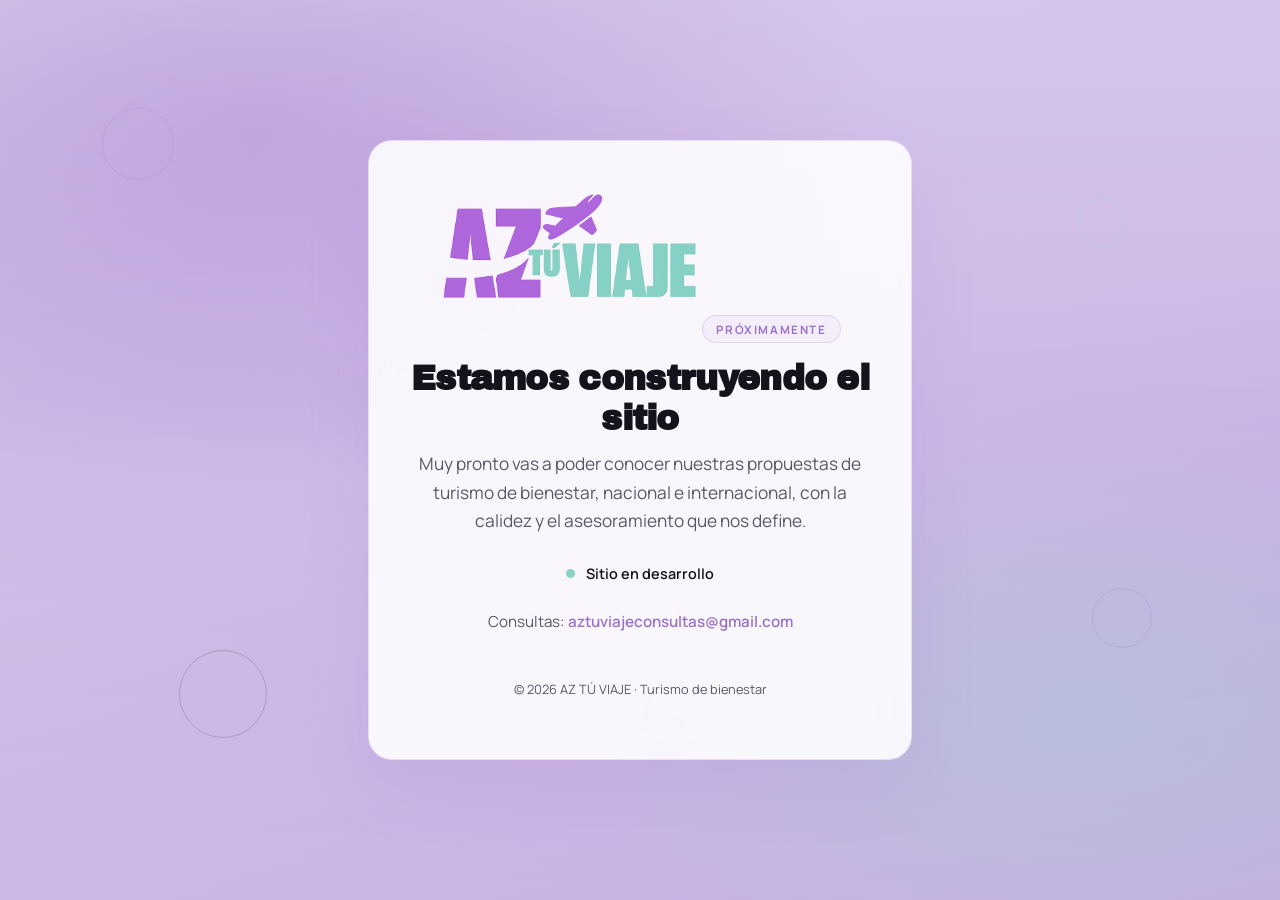
==== index.html @ 427e0cc1 "Landing próximamente y sitio en preview" ====
<!DOCTYPE html>
<html lang="es">
  <head>
    <meta charset="UTF-8" />
    <meta name="viewport" content="width=device-width, initial-scale=1.0" />
    <meta
      name="description"
      content="AZ TÚ VIAJE — Próximamente. Agencia de turismo de bienestar nacional e internacional."
    />
    <meta name="robots" content="index, follow" />
    <title>AZ TÚ VIAJE — Próximamente</title>
    <link rel="preconnect" href="https://fonts.googleapis.com" />
    <link rel="preconnect" href="https://fonts.gstatic.com" crossorigin />
    <link
      href="https://fonts.googleapis.com/css2?family=Archivo+Black&family=Manrope:wght@400;600;700&display=swap"
      rel="stylesheet"
    />
    <link rel="stylesheet" href="coming-soon.css" />
  </head>
  <body>
    <main class="coming-soon">
      <div class="coming-soon__bg" aria-hidden="true">
        <span class="coming-soon__orb coming-soon__orb--1"></span>
        <span class="coming-soon__orb coming-soon__orb--2"></span>
        <span class="coming-soon__orb coming-soon__orb--3"></span>
        <span class="coming-soon__orb coming-soon__orb--4"></span>
      </div>

      <div class="coming-soon__panel">
        <img
          class="coming-soon__logo"
          src="assets/AZTUVIAJE%20LOGO.png"
          alt="AZ TÚ VIAJE"
          width="280"
          height="72"
          decoding="async"
        />
        <p class="coming-soon__badge">Próximamente</p>
        <h1 class="coming-soon__title">Estamos construyendo el sitio</h1>
        <p class="coming-soon__lead">
          Muy pronto vas a poder conocer nuestras propuestas de turismo de bienestar,
          nacional e internacional, con la calidez y el asesoramiento que nos define.
        </p>
        <p class="coming-soon__status">
          <span class="coming-soon__pulse" aria-hidden="true"></span>
          Sitio en desarrollo
        </p>
        <p class="coming-soon__contact">
          Consultas:
          <a href="mailto:aztuviajeconsultas@gmail.com">aztuviajeconsultas@gmail.com</a>
        </p>
      </motion.div>

      <footer class="coming-soon__footer">
        <p>© <span id="year"></span> AZ TÚ VIAJE · Turismo de bienestar</p>
      </footer>
    </main>
    <script>
      document.getElementById("year").textContent = String(new Date().getFullYear());
    </script>
  </body>
</html>
---- coming-soon.css ----
:root {
  --brand-purple: #9b72cb;
  --brand-teal: #8cd3c7;
  --ink: #14121a;
  --muted: #5c5668;
  --surface: #ffffff;
}

*,
*::before,
*::after {
  box-sizing: border-box;
}

html {
  height: 100%;
}

body {
  margin: 0;
  min-height: 100%;
  min-height: 100dvh;
  font-family: "Manrope", system-ui, sans-serif;
  color: var(--ink);
  background: #ddd0f0;
  overflow-x: hidden;
}

.coming-soon {
  position: relative;
  min-height: 100dvh;
  display: flex;
  flex-direction: column;
  align-items: center;
  justify-content: center;
  padding: clamp(1.5rem, 4vw, 3rem);
  text-align: center;
}

.coming-soon__bg {
  position: absolute;
  inset: 0;
  z-index: 0;
  background:
    radial-gradient(
      ellipse 90% 70% at 20% 15%,
      color-mix(in srgb, var(--brand-purple) 48%, transparent),
      transparent 55%
    ),
    radial-gradient(
      ellipse 80% 60% at 85% 80%,
      color-mix(in srgb, var(--brand-teal) 32%, transparent),
      transparent 52%
    ),
    linear-gradient(
      165deg,
      color-mix(in srgb, var(--brand-purple) 38%, #ebe4f7),
      color-mix(in srgb, var(--brand-purple) 28%, #ddd0f0) 50%,
      color-mix(in srgb, var(--brand-purple) 42%, #d4c4ea)
    );
}

.coming-soon__bg::after {
  content: "";
  position: absolute;
  inset: 0;
  background: linear-gradient(
    180deg,
    rgba(255, 255, 255, 0.2) 0%,
    rgba(255, 255, 255, 0.04) 45%,
    rgba(255, 255, 255, 0.14) 100%
  );
  pointer-events: none;
}

.coming-soon__orb {
  position: absolute;
  border-radius: 50%;
  border: 1.5px solid color-mix(in srgb, var(--brand-purple) 55%, transparent);
  opacity: 0.55;
  animation: orb-drift 18s ease-in-out infinite;
  pointer-events: none;
}

.coming-soon__orb--1 {
  width: clamp(48px, 8vw, 72px);
  height: clamp(48px, 8vw, 72px);
  top: 12%;
  left: 8%;
  animation-delay: 0s;
}

.coming-soon__orb--2 {
  width: clamp(32px, 5vw, 48px);
  height: clamp(32px, 5vw, 48px);
  top: 22%;
  right: 12%;
  border-color: color-mix(in srgb, var(--brand-teal) 60%, transparent);
  animation-delay: -4s;
  animation-duration: 22s;
}

.coming-soon__orb--3 {
  width: clamp(56px, 9vw, 88px);
  height: clamp(56px, 9vw, 88px);
  bottom: 18%;
  left: 14%;
  border-color: rgba(12, 8, 22, 0.35);
  animation-delay: -8s;
  animation-duration: 20s;
}

.coming-soon__orb--4 {
  width: clamp(40px, 6vw, 60px);
  height: clamp(40px, 6vw, 60px);
  bottom: 28%;
  right: 10%;
  animation-delay: -12s;
}

@keyframes orb-drift {
  0%,
  100% {
    transform: translate(0, 0);
  }
  33% {
    transform: translate(12px, -18px);
  }
  66% {
    transform: translate(-10px, 14px);
  }
}

.coming-soon__panel {
  position: relative;
  z-index: 1;
  width: min(100%, 34rem);
  padding: clamp(2rem, 5vw, 3rem) clamp(1.5rem, 4vw, 2.5rem);
  background: color-mix(in srgb, var(--surface) 88%, transparent);
  border: 1px solid color-mix(in srgb, var(--brand-purple) 18%, transparent);
  border-radius: 24px;
  box-shadow: 0 24px 64px color-mix(in srgb, var(--brand-purple) 14%, transparent);
  backdrop-filter: blur(12px);
  -webkit-backdrop-filter: blur(12px);
}

.coming-soon__logo {
  width: min(260px, 72vw);
  height: auto;
  margin: 0 auto 1.75rem;
  object-fit: contain;
}

.coming-soon__badge {
  display: inline-block;
  margin: 0 0 1rem;
  padding: 0.35rem 0.85rem;
  font-size: 0.72rem;
  font-weight: 700;
  letter-spacing: 0.14em;
  text-transform: uppercase;
  color: var(--brand-purple);
  background: color-mix(in srgb, var(--brand-purple) 12%, var(--surface));
  border-radius: 999px;
  border: 1px solid color-mix(in srgb, var(--brand-purple) 22%, transparent);
}

.coming-soon__title {
  margin: 0 0 0.75rem;
  font-family: "Archivo Black", sans-serif;
  font-size: clamp(1.65rem, 4.5vw, 2.15rem);
  line-height: 1.15;
  letter-spacing: -0.02em;
}

.coming-soon__lead {
  margin: 0 0 1.75rem;
  font-size: clamp(1rem, 2.2vw, 1.08rem);
  line-height: 1.65;
  color: var(--muted);
}

.coming-soon__status {
  display: flex;
  align-items: center;
  justify-content: center;
  gap: 0.65rem;
  margin: 0 0 1.75rem;
  font-size: 0.9rem;
  font-weight: 600;
  color: var(--ink);
}

.coming-soon__pulse {
  width: 0.55rem;
  height: 0.55rem;
  border-radius: 50%;
  background: var(--brand-teal);
  box-shadow: 0 0 0 0 color-mix(in srgb, var(--brand-teal) 55%, transparent);
  animation: pulse-ring 2s ease-out infinite;
}

@keyframes pulse-ring {
  0% {
    box-shadow: 0 0 0 0 color-mix(in srgb, var(--brand-teal) 50%, transparent);
  }
  70% {
    box-shadow: 0 0 0 10px transparent;
  }
  100% {
    box-shadow: 0 0 0 0 transparent;
  }
}

.coming-soon__contact {
  margin: 0;
  font-size: 0.95rem;
  color: var(--muted);
}

.coming-soon__contact a {
  color: var(--brand-purple);
  font-weight: 600;
  text-decoration: none;
  text-underline-offset: 3px;
}

.coming-soon__contact a:hover {
  text-decoration: underline;
}

.coming-soon__footer {
  position: relative;
  z-index: 1;
  margin-top: clamp(2rem, 5vw, 3rem);
  font-size: 0.8rem;
  color: var(--muted);
}

@media (prefers-reduced-motion: reduce) {
  .coming-soon__orb {
    animation: none;
  }

  .coming-soon__pulse {
    animation: none;
  }
}
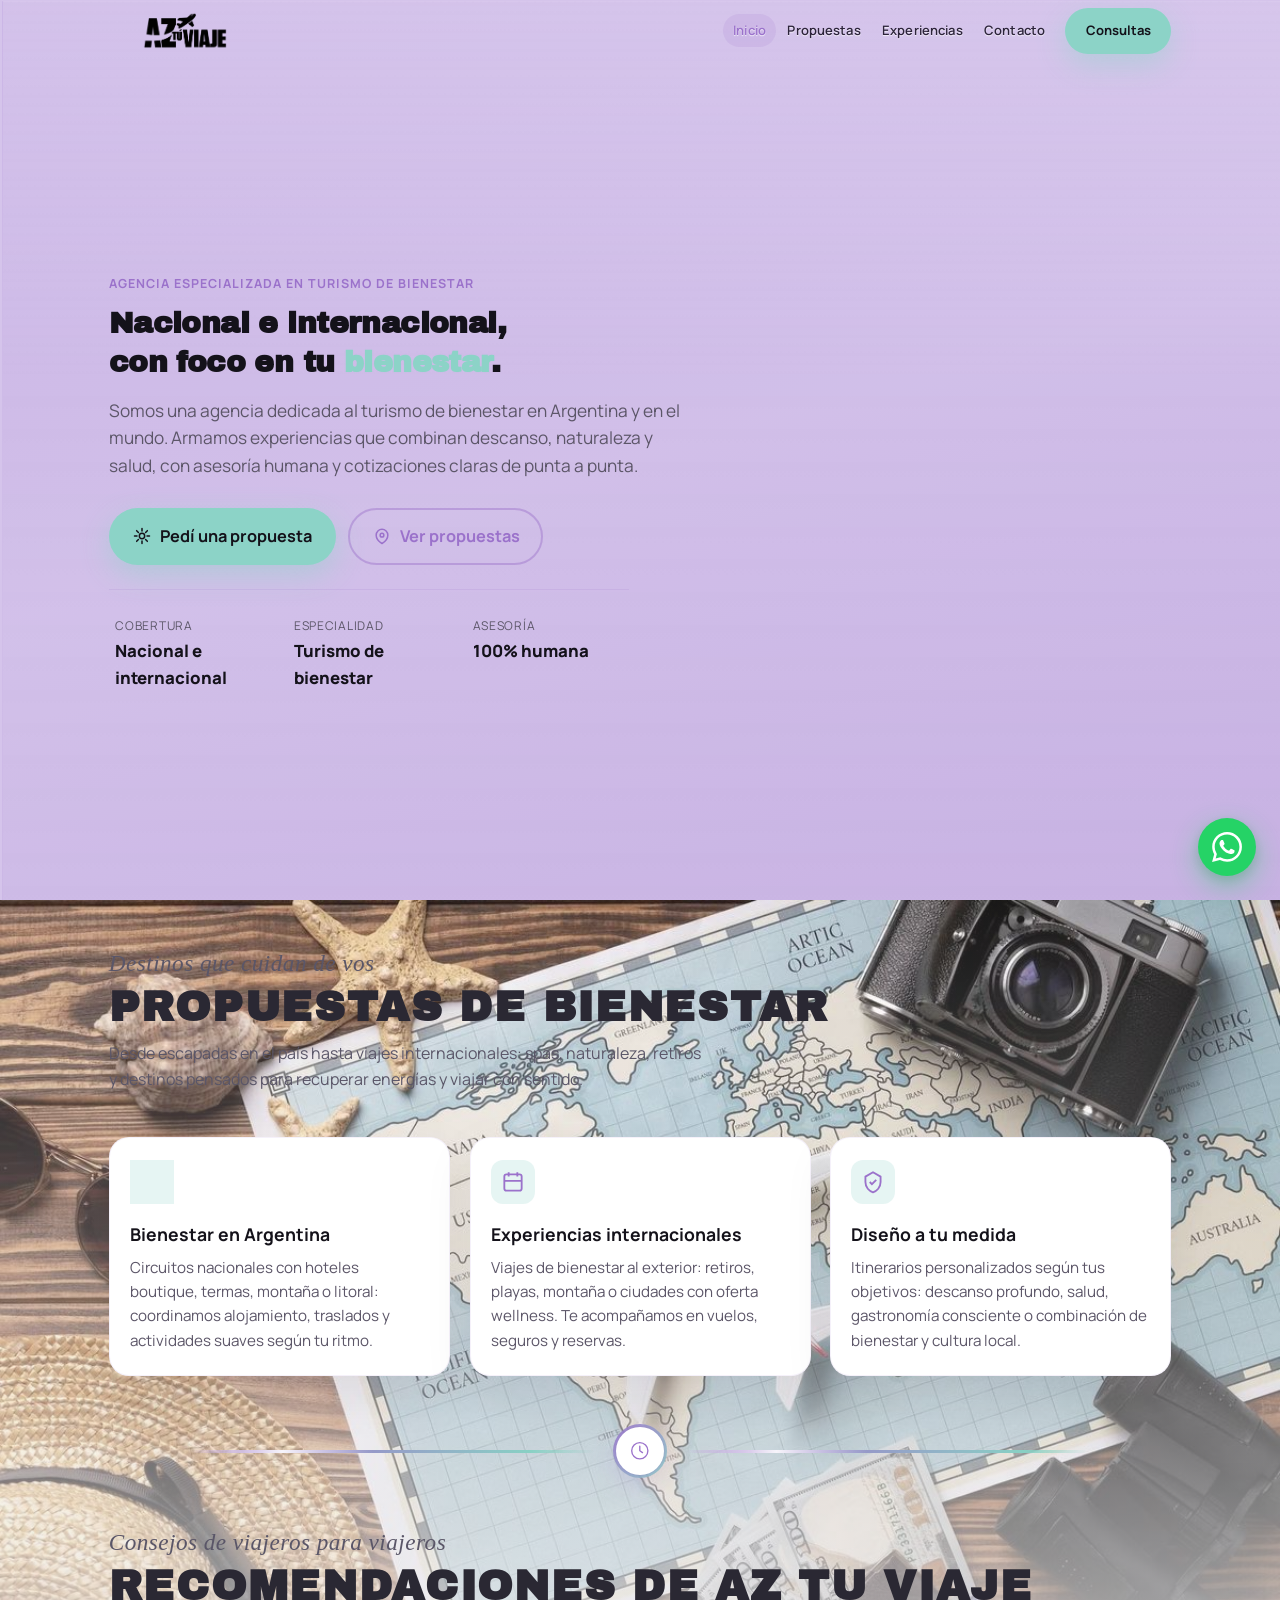
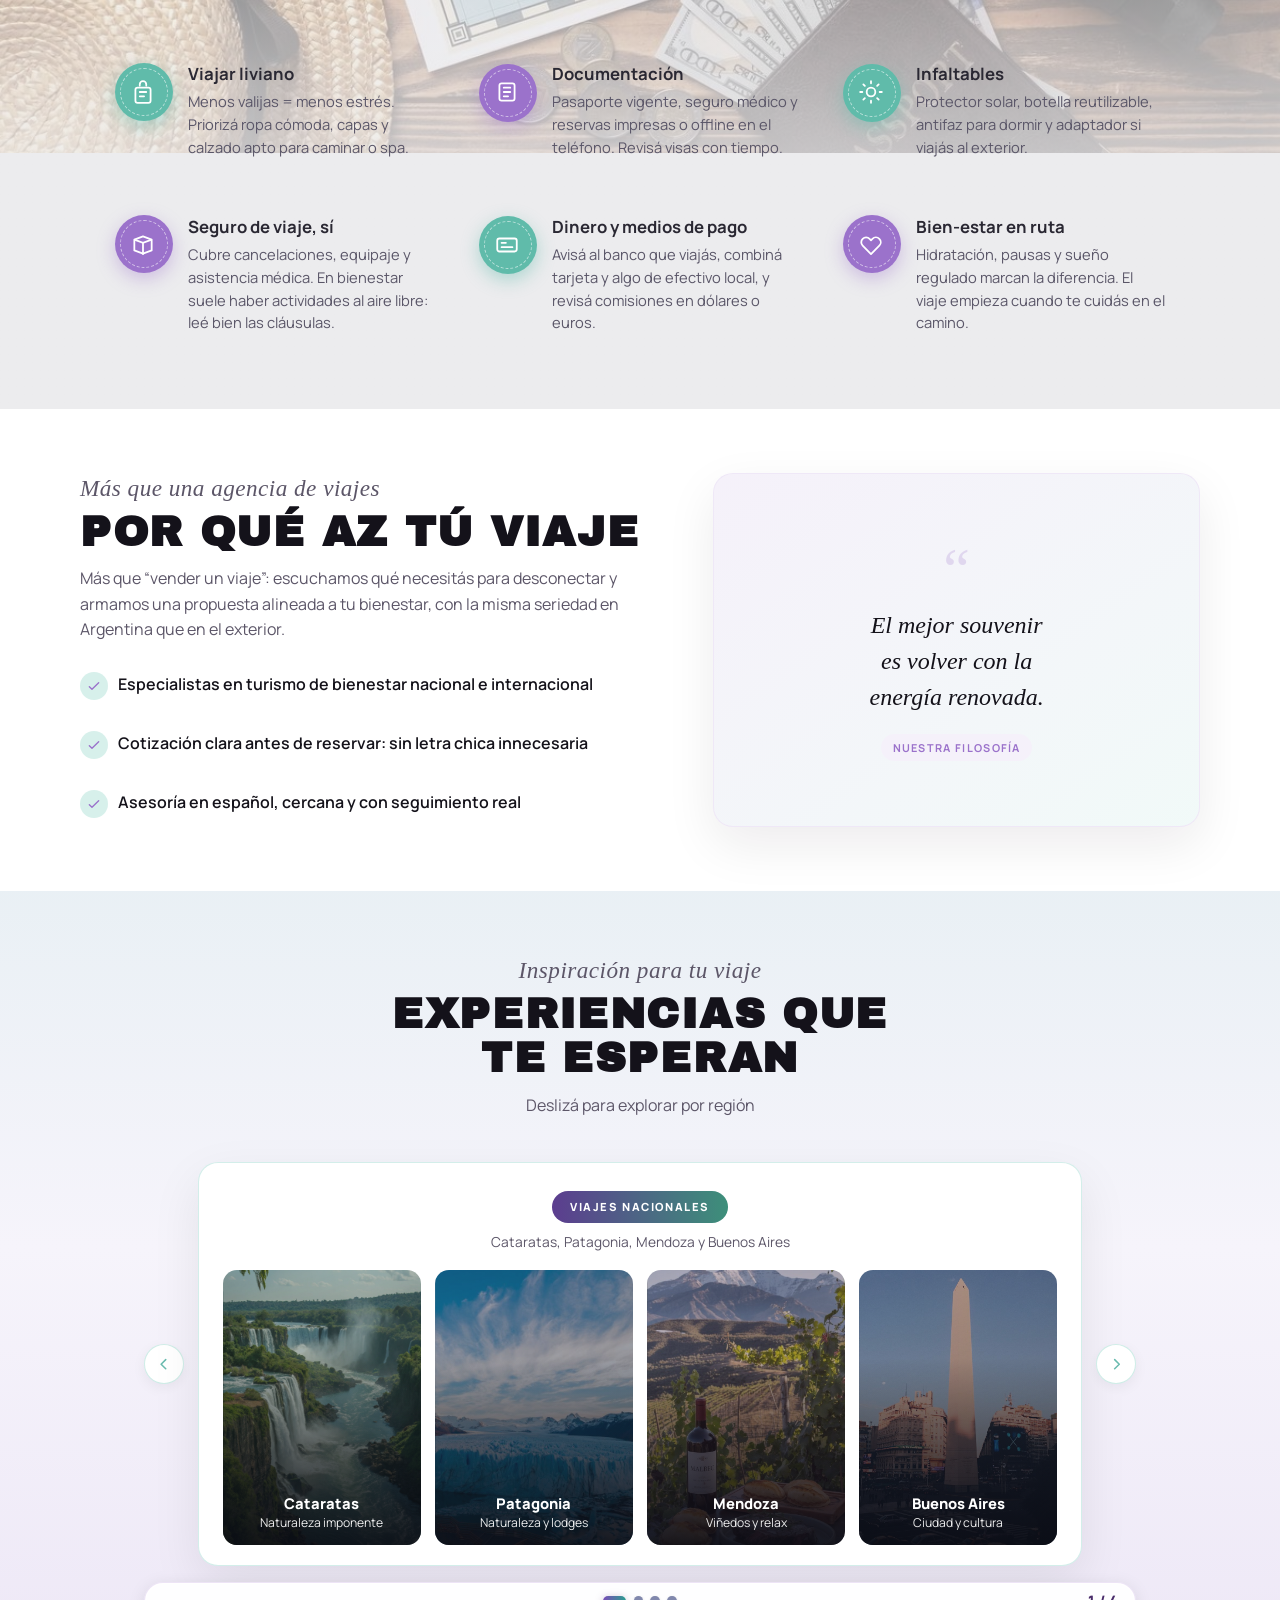
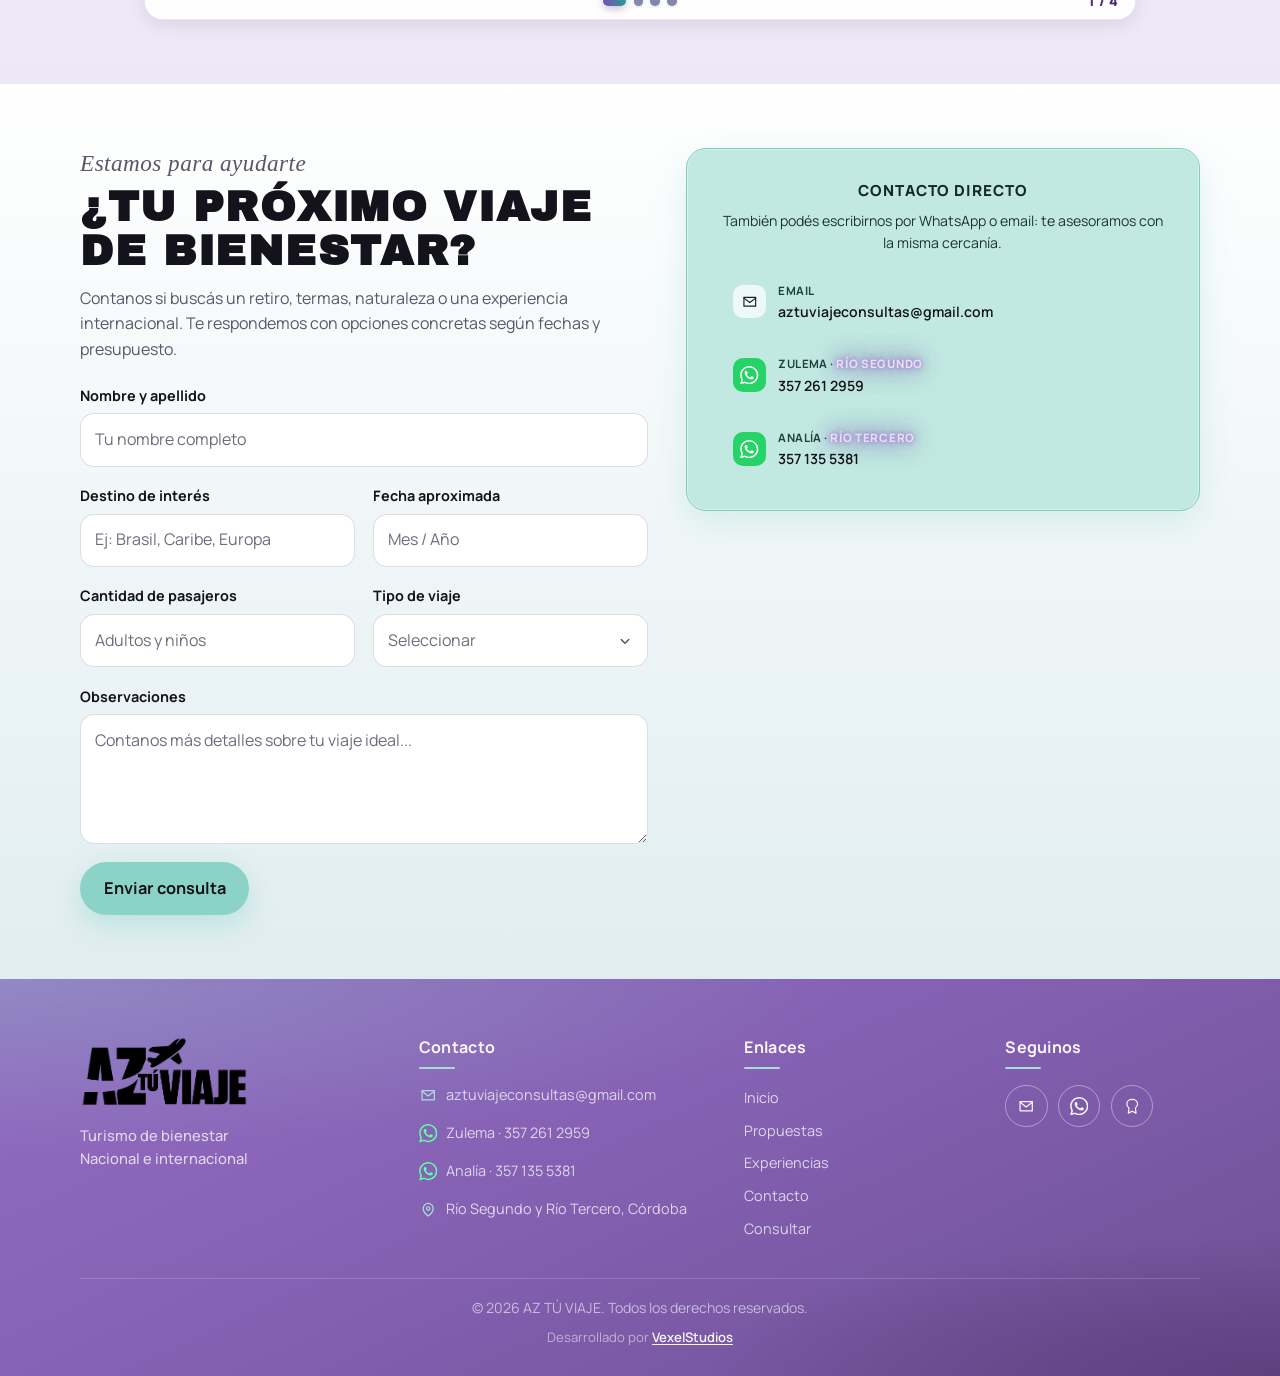
==== commit 404e4dfb: "Landing próximamente y sitio en preview222" ====
--- a/index.html
+++ b/index.html
@@ -3,60 +3,930 @@
   <head>
     <meta charset="UTF-8" />
     <meta name="viewport" content="width=device-width, initial-scale=1.0" />
+    <title>AZ TÚ VIAJE | AZTUVIAJE — Turismo de bienestar en Argentina</title>
     <meta
       name="description"
-      content="AZ TÚ VIAJE — Próximamente. Agencia de turismo de bienestar nacional e internacional."
+      content="AZTUVIAJE (AZ TÚ VIAJE): agencia de turismo de bienestar en Río Segundo y Río Tercero, Córdoba. Viajes nacionales e internacionales, retiros, termas y experiencias a medida."
+    />
+    <meta
+      name="keywords"
+      content="aztuviaje, AZ TÚ VIAJE, turismo de bienestar, viajes Córdoba, retiros wellness, termas Argentina, agencia de viajes Río Segundo"
     />
     <meta name="robots" content="index, follow" />
-    <title>AZ TÚ VIAJE — Próximamente</title>
+    <meta name="author" content="AZ TÚ VIAJE" />
+    <meta name="theme-color" content="#9b72cb" />
+    <link rel="canonical" href="https://reborirenzo.github.io/AZSTUVIAJE/" />
+
+    <link rel="icon" type="image/png" href="assets/AZTUVIAJE%20LOGO.png" />
+    <link rel="icon" href="icons/icon-32.png" sizes="32x32" type="image/png" />
+    <link rel="icon" href="icons/icon-48.png" sizes="48x48" type="image/png" />
+    <link rel="shortcut icon" href="favicon.ico" />
+    <link rel="apple-touch-icon" href="icons/icon-192.png" />
+    <link rel="manifest" href="site.webmanifest" />
+
+    <meta property="og:type" content="website" />
+    <meta property="og:locale" content="es_AR" />
+    <meta property="og:site_name" content="AZ TÚ VIAJE" />
+    <meta property="og:title" content="AZ TÚ VIAJE | AZTUVIAJE — Turismo de bienestar" />
+    <meta
+      property="og:description"
+      content="Viajes de bienestar nacional e internacional. Retiros, termas, naturaleza y asesoramiento personalizado desde Córdoba."
+    />
+    <meta property="og:url" content="https://reborirenzo.github.io/AZSTUVIAJE/" />
+    <meta property="og:image" content="https://reborirenzo.github.io/AZSTUVIAJE/assets/AZTUVIAJE%20LOGO.png" />
+
+    <meta name="twitter:card" content="summary" />
+    <meta name="twitter:title" content="AZ TÚ VIAJE | AZTUVIAJE" />
+    <meta
+      name="twitter:description"
+      content="Turismo de bienestar nacional e internacional. Consultá tu próximo viaje."
+    />
+    <meta name="twitter:image" content="https://reborirenzo.github.io/AZSTUVIAJE/assets/AZTUVIAJE%20LOGO.png" />
+
+    <script type="application/ld+json">
+      {
+        "@context": "https://schema.org",
+        "@type": "TravelAgency",
+        "name": "AZ TÚ VIAJE",
+        "alternateName": ["AZTUVIAJE", "AZ Tu Viaje", "aztuviaje"],
+        "url": "https://reborirenzo.github.io/AZSTUVIAJE/",
+        "logo": "https://reborirenzo.github.io/AZSTUVIAJE/assets/AZTUVIAJE%20LOGO.png",
+        "image": "https://reborirenzo.github.io/AZSTUVIAJE/assets/AZTUVIAJE%20LOGO.png",
+        "description": "Agencia especializada en turismo de bienestar nacional e internacional en Argentina.",
+        "email": "aztuviajeconsultas@gmail.com",
+        "areaServed": ["AR", "América del Sur", "Internacional"],
+        "address": {
+          "@type": "PostalAddress",
+          "addressLocality": "Río Segundo",
+          "addressRegion": "Córdoba",
+          "addressCountry": "AR"
+        },
+        "contactPoint": [
+          {
+            "@type": "ContactPoint",
+            "telephone": "+54-357-261-2959",
+            "contactType": "customer service",
+            "areaServed": "AR",
+            "availableLanguage": "Spanish"
+          },
+          {
+            "@type": "ContactPoint",
+            "telephone": "+54-357-135-5381",
+            "contactType": "customer service",
+            "areaServed": "AR",
+            "availableLanguage": "Spanish"
+          }
+        ],
+        "sameAs": [
+          "https://wa.me/5493572612959",
+          "https://wa.me/5493571355381"
+        ]
+      }
+    </script>
+
     <link rel="preconnect" href="https://fonts.googleapis.com" />
     <link rel="preconnect" href="https://fonts.gstatic.com" crossorigin />
     <link
-      href="https://fonts.googleapis.com/css2?family=Archivo+Black&family=Manrope:wght@400;600;700&display=swap"
+      href="https://fonts.googleapis.com/css2?family=Archivo+Black&family=Manrope:wght@400;500;600;700&family=Playfair+Display:ital,wght@0,500;1,500&display=swap"
       rel="stylesheet"
     />
-    <link rel="stylesheet" href="coming-soon.css" />
+    <link rel="stylesheet" href="styles.css" />
   </head>
   <body>
-    <main class="coming-soon">
-      <div class="coming-soon__bg" aria-hidden="true">
-        <span class="coming-soon__orb coming-soon__orb--1"></span>
-        <span class="coming-soon__orb coming-soon__orb--2"></span>
-        <span class="coming-soon__orb coming-soon__orb--3"></span>
-        <span class="coming-soon__orb coming-soon__orb--4"></span>
+    <a class="skip-link" href="#contenido">Saltar al contenido</a>
+
+    <header class="site-header">
+      <div class="site-header__inner">
+        <a class="brand" href="#" aria-label="AZ TÚ VIAJE — Agencia de turismo de bienestar">
+          <img
+            class="brand__mark"
+            src="assets/AZTUVIAJE%20LOGO.png"
+            alt="AZ TÚ VIAJE — Turismo de bienestar"
+            width="168"
+            height="44"
+            decoding="async"
+            fetchpriority="high"
+          />
+        </a>
+
+        <button
+          class="nav-toggle"
+          type="button"
+          aria-expanded="false"
+          aria-controls="nav-principal"
+        >
+          <span class="nav-toggle__icon" aria-hidden="true">
+            <span class="nav-toggle__bar"></span>
+            <span class="nav-toggle__bar"></span>
+            <span class="nav-toggle__bar"></span>
+          </span>
+          <span class="nav-toggle__label">Menú</span>
+        </button>
+
+        <nav class="nav" id="nav-principal" aria-label="Principal">
+          <ul class="nav__list">
+            <li><a class="nav__link nav__link--active" href="#">Inicio</a></li>
+            <li><a class="nav__link" href="#propuestas">Propuestas</a></li>
+            <li><a class="nav__link" href="#experiencias">Experiencias</a></li>
+            <li><a class="nav__link" href="#contacto">Contacto</a></li>
+          </ul>
+          <a class="btn btn--primary btn--nav nav__cta js-magnetic js-ripple" href="#contacto">Consultas</a>
+        </nav>
       </div>
-
-      <div class="coming-soon__panel">
-        <img
-          class="coming-soon__logo"
-          src="assets/AZTUVIAJE%20LOGO.png"
-          alt="AZ TÚ VIAJE"
-          width="280"
-          height="72"
-          decoding="async"
-        />
-        <p class="coming-soon__badge">Próximamente</p>
-        <h1 class="coming-soon__title">Estamos construyendo el sitio</h1>
-        <p class="coming-soon__lead">
-          Muy pronto vas a poder conocer nuestras propuestas de turismo de bienestar,
-          nacional e internacional, con la calidez y el asesoramiento que nos define.
-        </p>
-        <p class="coming-soon__status">
-          <span class="coming-soon__pulse" aria-hidden="true"></span>
-          Sitio en desarrollo
-        </p>
-        <p class="coming-soon__contact">
-          Consultas:
-          <a href="mailto:aztuviajeconsultas@gmail.com">aztuviajeconsultas@gmail.com</a>
-        </p>
-      </motion.div>
-
-      <footer class="coming-soon__footer">
-        <p>© <span id="year"></span> AZ TÚ VIAJE · Turismo de bienestar</p>
-      </footer>
+    </header>
+
+    <main id="contenido">
+    <div class="site-intro">
+      <section class="hero" aria-labelledby="hero-titulo" data-hero-parallax>
+        <canvas
+          class="hero-mesh-canvas"
+          data-parallax-layer="0.02"
+          aria-hidden="true"
+        ></canvas>
+        <div class="hero__bg" aria-hidden="true" data-parallax-layer="0.04"></div>
+        <div class="hero__inner">
+          <p class="eyebrow js-hero-line" data-stagger="1">
+            Agencia especializada en turismo de bienestar
+          </p>
+          <h1 id="hero-titulo" class="hero__title js-hero-line" data-stagger="2">
+            <span class="hero__title-line">Nacional e internacional,</span>
+            <span class="hero__title-line">con foco en tu <span class="text-teal">bienestar</span>.</span>
+          </h1>
+          <p class="hero__lead js-hero-line" data-stagger="3">
+            Somos una agencia dedicada al turismo de bienestar en Argentina y en el mundo.
+            Armamos experiencias que combinan descanso, naturaleza y salud, con asesoría humana
+            y cotizaciones claras de punta a punta.
+          </p>
+          <div class="hero__actions js-hero-line" data-stagger="4">
+            <a class="btn btn--primary btn--lg js-magnetic js-ripple" href="#contacto">
+              <svg class="icon" viewBox="0 0 24 24" fill="none" aria-hidden="true">
+                <path
+                  d="M12 3v3m0 12v3M3 12h3m12 0h3M5.6 5.6l2.1 2.1m8.6 8.6l2.1 2.1M5.6 18.4l2.1-2.1m8.6-8.6l2.1-2.1"
+                  stroke="currentColor"
+                  stroke-width="1.8"
+                  stroke-linecap="round"
+                />
+                <circle cx="12" cy="12" r="3.2" stroke="currentColor" stroke-width="1.8" />
+              </svg>
+              Pedí una propuesta
+            </a>
+            <a class="btn btn--ghost btn--lg js-magnetic js-ripple" href="#propuestas">
+              <svg class="icon" viewBox="0 0 24 24" fill="none" aria-hidden="true">
+                <path
+                  d="M12 21s7-4.35 7-10a7 7 0 10-14 0c0 5.65 7 10 7 10z"
+                  stroke="currentColor"
+                  stroke-width="1.8"
+                  stroke-linejoin="round"
+                />
+                <circle cx="12" cy="11" r="2.2" stroke="currentColor" stroke-width="1.8" />
+              </svg>
+              Ver propuestas
+            </a>
+          </div>
+          <dl class="hero__stats js-hero-line" data-stagger="5">
+            <div class="hero__stat">
+              <dt>Cobertura</dt>
+              <dd>Nacional e internacional</dd>
+            </div>
+            <div class="hero__stat">
+              <dt>Especialidad</dt>
+              <dd>Turismo de bienestar</dd>
+            </div>
+            <div class="hero__stat">
+              <dt>Asesoría</dt>
+              <dd>100% humana</dd>
+            </div>
+          </dl>
+        </div>
+      </section>
+    </div>
+
+      <section id="propuestas" class="section section--guide" aria-labelledby="propuestas-titulo">
+        <div class="section__inner section--guide__body">
+          <div class="section--guide__block">
+          <div class="section__head js-reveal">
+            <p class="section__kicker">Destinos que cuidan de vos</p>
+            <h2 id="propuestas-titulo" class="section__title section__title--display">
+              Propuestas de bienestar
+            </h2>
+            <p class="section__subtitle">
+              Desde escapadas en el país hasta viajes internacionales: spas, naturaleza, retiros
+              y destinos pensados para recuperar energías y viajar con sentido.
+            </p>
+          </div>
+          <div class="grid-3">
+            <article class="card js-tilt js-reveal" data-reveal-delay="0">
+              <div class="card__icon" aria-hidden="true">
+                <svg viewBox="0 0 24 24" fill="none" aria-hidden="true">
+                  <circle cx="17" cy="7" r="2.25" stroke="currentColor" stroke-width="1.7" />
+                  <path
+                    d="M4 19h16M6.5 19 10 11l2.5 4 2.5-3.5L17.5 19 20 13"
+                    stroke="currentColor"
+                    stroke-width="1.7"
+                    stroke-linecap="round"
+                    stroke-linejoin="round"
+                  />
+                </svg>
+              </div>
+              <h3 class="card__title">Bienestar en Argentina</h3>
+              <p class="card__text">
+                Circuitos nacionales con hoteles boutique, termas, montaña o litoral: coordinamos
+                alojamiento, traslados y actividades suaves según tu ritmo.
+              </p>
+            </article>
+            <article class="card js-tilt js-reveal" data-reveal-delay="100">
+              <div class="card__icon" aria-hidden="true">
+                <svg viewBox="0 0 24 24" fill="none">
+                  <rect
+                    x="4"
+                    y="5"
+                    width="16"
+                    height="15"
+                    rx="2"
+                    stroke="currentColor"
+                    stroke-width="1.7"
+                  />
+                  <path d="M8 3v4M16 3v4M4 11h16" stroke="currentColor" stroke-width="1.7" />
+                </svg>
+              </div>
+              <h3 class="card__title">Experiencias internacionales</h3>
+              <p class="card__text">
+                Viajes de bienestar al exterior: retiros, playas, montaña o ciudades con oferta
+                wellness. Te acompañamos en vuelos, seguros y reservas.
+              </p>
+            </article>
+            <article class="card js-tilt js-reveal" data-reveal-delay="200">
+              <div class="card__icon" aria-hidden="true">
+                <svg viewBox="0 0 24 24" fill="none">
+                  <path
+                    d="M12 3l7 4v5c0 5-3.5 8.5-7 9.5-3.5-1-7-4.5-7-9.5V7l7-4z"
+                    stroke="currentColor"
+                    stroke-width="1.7"
+                    stroke-linejoin="round"
+                  />
+                  <path d="M9 12l2 2 4-4" stroke="currentColor" stroke-width="1.7" />
+                </svg>
+              </div>
+              <h3 class="card__title">Diseño a tu medida</h3>
+              <p class="card__text">
+                Itinerarios personalizados según tus objetivos: descanso profundo, salud,
+                gastronomía consciente o combinación de bienestar y cultura local.
+              </p>
+            </article>
+          </div>
+          </div>
+
+          <div class="section--guide__divider js-reveal" aria-hidden="true">
+            <span class="section--guide__divider-line"></span>
+            <span class="section--guide__divider-mark">
+              <svg viewBox="0 0 24 24" fill="none" aria-hidden="true">
+                <circle cx="12" cy="12" r="9" stroke="currentColor" stroke-width="1.5" />
+                <path
+                  d="M12 7v5l3 2"
+                  stroke="currentColor"
+                  stroke-width="1.5"
+                  stroke-linecap="round"
+                  stroke-linejoin="round"
+                />
+              </svg>
+            </span>
+            <span class="section--guide__divider-line"></span>
+          </div>
+
+          <div
+            id="recomendaciones"
+            class="section--guide__block section--guide__block--tips"
+            aria-labelledby="recomendaciones-titulo"
+          >
+          <header class="section__head js-reveal">
+            <p class="section__kicker">Consejos de viajeros para viajeros</p>
+            <h2 id="recomendaciones-titulo" class="section__title section__title--display">
+              Recomendaciones de AZ TU VIAJE
+            </h2>
+          </header>
+          <div class="tips-grid">
+            <article class="tips-card js-reveal" data-reveal-delay="0">
+              <div class="tips-card__icon-wrap" aria-hidden="true">
+                <span class="tips-card__icon-ring"></span>
+                <svg class="tips-card__svg" viewBox="0 0 24 24" fill="none">
+                  <path
+                    d="M9 6V5a3 3 0 016 0v1M7 8h10a2 2 0 012 2v10a2 2 0 01-2 2H7a2 2 0 01-2-2V10a2 2 0 012-2zM9 12h6M9 16h4"
+                    stroke="currentColor"
+                    stroke-width="1.65"
+                    stroke-linecap="round"
+                    stroke-linejoin="round"
+                  />
+                </svg>
+              </div>
+              <div class="tips-card__body">
+                <h3 class="tips-card__name">Viajar liviano</h3>
+                <p class="tips-card__desc">
+                  Menos valijas = menos estrés. Priorizá ropa cómoda, capas y calzado apto para caminar o spa.
+                </p>
+              </div>
+            </article>
+            <article class="tips-card js-reveal" data-reveal-delay="60">
+              <div class="tips-card__icon-wrap tips-card__icon-wrap--alt" aria-hidden="true">
+                <span class="tips-card__icon-ring"></span>
+                <svg class="tips-card__svg" viewBox="0 0 24 24" fill="none">
+                  <rect
+                    x="5"
+                    y="4"
+                    width="14"
+                    height="16"
+                    rx="2"
+                    stroke="currentColor"
+                    stroke-width="1.65"
+                  />
+                  <path d="M9 8h6M9 12h6M9 16h4" stroke="currentColor" stroke-width="1.65" stroke-linecap="round" />
+                </svg>
+              </div>
+              <div class="tips-card__body">
+                <h3 class="tips-card__name">Documentación</h3>
+                <p class="tips-card__desc">
+                  Pasaporte vigente, seguro médico y reservas impresas o offline en el teléfono. Revisá visas con tiempo.
+                </p>
+              </div>
+            </article>
+            <article class="tips-card js-reveal" data-reveal-delay="120">
+              <div class="tips-card__icon-wrap" aria-hidden="true">
+                <span class="tips-card__icon-ring"></span>
+                <svg class="tips-card__svg" viewBox="0 0 24 24" fill="none">
+                  <circle cx="12" cy="12" r="4" stroke="currentColor" stroke-width="1.65" />
+                  <path
+                    d="M12 2v2M12 20v2M4.93 4.93l1.41 1.41M17.66 17.66l1.41 1.41M2 12h2M20 12h2M4.93 19.07l1.41-1.41M17.66 6.34l1.41-1.41"
+                    stroke="currentColor"
+                    stroke-width="1.65"
+                    stroke-linecap="round"
+                  />
+                </svg>
+              </div>
+              <div class="tips-card__body">
+                <h3 class="tips-card__name">Infaltables</h3>
+                <p class="tips-card__desc">
+                  Protector solar, botella reutilizable, antifaz para dormir y adaptador si viajás al exterior.
+                </p>
+              </div>
+            </article>
+            <article class="tips-card js-reveal" data-reveal-delay="0">
+              <div class="tips-card__icon-wrap tips-card__icon-wrap--alt" aria-hidden="true">
+                <span class="tips-card__icon-ring"></span>
+                <svg class="tips-card__svg" viewBox="0 0 24 24" fill="none">
+                  <path
+                    d="M4 7l8-3 8 3v10l-8 3-8-3V7z"
+                    stroke="currentColor"
+                    stroke-width="1.65"
+                    stroke-linejoin="round"
+                  />
+                  <path d="M4 7l8 3 8-3M12 10v11" stroke="currentColor" stroke-width="1.65" />
+                </svg>
+              </div>
+              <div class="tips-card__body">
+                <h3 class="tips-card__name">Seguro de viaje, sí</h3>
+                <p class="tips-card__desc">
+                  Cubre cancelaciones, equipaje y asistencia médica. En bienestar suele haber actividades al aire libre:
+                  leé bien las cláusulas.
+                </p>
+              </div>
+            </article>
+            <article class="tips-card js-reveal" data-reveal-delay="60">
+              <div class="tips-card__icon-wrap" aria-hidden="true">
+                <span class="tips-card__icon-ring"></span>
+                <svg class="tips-card__svg" viewBox="0 0 24 24" fill="none">
+                  <rect
+                    x="3"
+                    y="6"
+                    width="18"
+                    height="12"
+                    rx="2"
+                    stroke="currentColor"
+                    stroke-width="1.65"
+                  />
+                  <path d="M7 10h4M7 14h10" stroke="currentColor" stroke-width="1.65" stroke-linecap="round" />
+                </svg>
+              </div>
+              <div class="tips-card__body">
+                <h3 class="tips-card__name">Dinero y medios de pago</h3>
+                <p class="tips-card__desc">
+                  Avisá al banco que viajás, combiná tarjeta y algo de efectivo local, y revisá comisiones en dólares o
+                  euros.
+                </p>
+              </div>
+            </article>
+            <article class="tips-card js-reveal" data-reveal-delay="120">
+              <div class="tips-card__icon-wrap tips-card__icon-wrap--alt" aria-hidden="true">
+                <span class="tips-card__icon-ring"></span>
+                <svg class="tips-card__svg" viewBox="0 0 24 24" fill="none">
+                  <path
+                    d="M4.318 6.318a4.5 4.5 0 016.364 0L12 7.636l1.318-1.318a4.5 4.5 0 116.364 6.364L12 20.364l-7.682-7.682a4.5 4.5 0 010-6.364z"
+                    stroke="currentColor"
+                    stroke-width="1.65"
+                    stroke-linejoin="round"
+                  />
+                </svg>
+              </div>
+              <div class="tips-card__body">
+                <h3 class="tips-card__name">Bien-estar en ruta</h3>
+                <p class="tips-card__desc">
+                  Hidratación, pausas y sueño regulado marcan la diferencia. El viaje empieza cuando te cuidás en el
+                  camino.
+                </p>
+              </div>
+            </article>
+          </div>
+          </div>
+        </div>
+      </section>
+
+      <section id="por-que" class="section section--why" aria-labelledby="pq-titulo">
+        <div class="section__inner section__inner--split section__inner--why">
+          <div class="why-copy js-reveal">
+            <p class="section__kicker">Más que una agencia de viajes</p>
+            <h2 id="pq-titulo" class="section__title section__title--display">Por qué AZ TÚ VIAJE</h2>
+            <p class="section__subtitle section__subtitle--left">
+              Más que “vender un viaje”: escuchamos qué necesitás para desconectar y armamos una
+              propuesta alineada a tu bienestar, con la misma seriedad en Argentina que en el exterior.
+            </p>
+            <ul class="checklist">
+              <li class="js-reveal" data-reveal-delay="0">
+                <span class="checklist__icon" aria-hidden="true">
+                  <svg viewBox="0 0 24 24" fill="none">
+                    <path
+                      d="M5 13l4 4L19 7"
+                      stroke="currentColor"
+                      stroke-width="2"
+                      stroke-linecap="round"
+                      stroke-linejoin="round"
+                    />
+                  </svg>
+                </span>
+                Especialistas en turismo de bienestar nacional e internacional
+              </li>
+              <li class="js-reveal" data-reveal-delay="90">
+                <span class="checklist__icon" aria-hidden="true">
+                  <svg viewBox="0 0 24 24" fill="none">
+                    <path
+                      d="M5 13l4 4L19 7"
+                      stroke="currentColor"
+                      stroke-width="2"
+                      stroke-linecap="round"
+                      stroke-linejoin="round"
+                    />
+                  </svg>
+                </span>
+                Cotización clara antes de reservar: sin letra chica innecesaria
+              </li>
+              <li class="js-reveal" data-reveal-delay="180">
+                <span class="checklist__icon" aria-hidden="true">
+                  <svg viewBox="0 0 24 24" fill="none">
+                    <path
+                      d="M5 13l4 4L19 7"
+                      stroke="currentColor"
+                      stroke-width="2"
+                      stroke-linecap="round"
+                      stroke-linejoin="round"
+                    />
+                  </svg>
+                </span>
+                Asesoría en español, cercana y con seguimiento real
+              </li>
+            </ul>
+          </div>
+          <aside class="why-aside js-reveal" data-reveal-delay="120">
+            <blockquote class="why-quote">
+              <span class="why-quote__mark" aria-hidden="true">“</span>
+              <p class="why-quote__text">
+                El mejor souvenir es volver con la energía renovada.
+              </p>
+              <footer class="why-quote__footer">
+                <span class="why-quote__label">Nuestra filosofía</span>
+              </footer>
+            </blockquote>
+          </aside>
+        </div>
+      </section>
+
+      <section
+        id="experiencias"
+        class="section section--showcase"
+        aria-labelledby="showcase-titulo"
+        data-showcase-section
+      >
+        <canvas class="showcase-waves-canvas showcase-bubbles-canvas" aria-hidden="true"></canvas>
+        <div class="section__inner">
+          <header class="section__head section__head--center js-reveal">
+            <p class="section__kicker">Inspiración para tu viaje</p>
+            <h2 id="showcase-titulo" class="section__title section__title--display">
+              Experiencias que te esperan
+            </h2>
+            <p class="section__subtitle section__subtitle--center">
+              Deslizá para explorar por región
+            </p>
+          </header>
+
+          <div
+            class="showcase-carousel js-reveal"
+            data-showcase-carousel
+            aria-roledescription="carrusel"
+            aria-label="Destinos por región"
+          >
+            <div class="showcase-carousel__shell">
+              <button type="button" class="showcase-carousel__arrow showcase-carousel__arrow--side" data-showcase-prev aria-label="Región anterior">
+                <svg viewBox="0 0 24 24" fill="none" aria-hidden="true"><path d="M14 6l-6 6 6 6" stroke="currentColor" stroke-width="2" stroke-linecap="round" stroke-linejoin="round"/></svg>
+              </button>
+              <div class="showcase-carousel__panel-wrap">
+                <div class="showcase-carousel__track" data-showcase-track>
+                  <div class="showcase-panel is-active" data-showcase-slide data-showcase-region="nacional" aria-hidden="false">
+                    <header class="showcase-panel__head">
+                      <p class="showcase-panel__badge showcase-panel__badge--nacional">Viajes Nacionales</p>
+                      <p class="showcase-panel__scope">Cataratas, Patagonia, Mendoza y Buenos Aires</p>
+                    </header>
+                    <div class="showcase-panel__grid">
+                      <article class="dest-card"><div class="dest-card__visual dest-card__visual--nacional-1"><div class="dest-card__copy"><h3 class="dest-card__title">Cataratas</h3><p class="dest-card__tagline">Naturaleza imponente</p></div></div></article>
+                      <article class="dest-card"><div class="dest-card__visual dest-card__visual--nacional-2"><div class="dest-card__copy"><h3 class="dest-card__title">Patagonia</h3><p class="dest-card__tagline">Naturaleza y lodges</p></div></div></article>
+                      <article class="dest-card"><div class="dest-card__visual dest-card__visual--nacional-3"><div class="dest-card__copy"><h3 class="dest-card__title">Mendoza</h3><p class="dest-card__tagline">Viñedos y relax</p></div></div></article>
+                      <article class="dest-card"><div class="dest-card__visual dest-card__visual--nacional-4"><div class="dest-card__copy"><h3 class="dest-card__title">Buenos Aires</h3><p class="dest-card__tagline">Ciudad y cultura</p></div></div></article>
+                    </div>
+                  </div>
+                  <div class="showcase-panel" data-showcase-slide data-showcase-region="norteamerica" aria-hidden="true">
+                    <header class="showcase-panel__head"><p class="showcase-panel__badge showcase-panel__badge--norteamerica">Norteamérica</p><p class="showcase-panel__scope">México, Estados Unidos y Canadá</p></header>
+                    <div class="showcase-panel__grid">
+                      <article class="dest-card"><div class="dest-card__visual dest-card__visual--norteamerica-1"><div class="dest-card__copy"><h3 class="dest-card__title">México</h3><p class="dest-card__tagline">Historia y gastronomía</p></div></div></article>
+                      <article class="dest-card"><div class="dest-card__visual dest-card__visual--norteamerica-2"><div class="dest-card__copy"><h3 class="dest-card__title">Nueva York</h3><p class="dest-card__tagline">Retiros urbanos</p></div></div></article>
+                      <article class="dest-card"><div class="dest-card__visual dest-card__visual--norteamerica-3"><div class="dest-card__copy"><h3 class="dest-card__title">Miami</h3><p class="dest-card__tagline">Playa y spa</p></div></div></article>
+                      <article class="dest-card"><div class="dest-card__visual dest-card__visual--norteamerica-4"><div class="dest-card__copy"><h3 class="dest-card__title">Canadá</h3><p class="dest-card__tagline">Lagos y bosques</p></div></div></article>
+                    </div>
+                  </div>
+                  <div class="showcase-panel" data-showcase-slide data-showcase-region="europa" aria-hidden="true">
+                    <header class="showcase-panel__head"><p class="showcase-panel__badge showcase-panel__badge--europa">Europa</p><p class="showcase-panel__scope">Italia, España, Portugal y Francia</p></header>
+                    <div class="showcase-panel__grid">
+                      <article class="dest-card"><div class="dest-card__visual dest-card__visual--europa-1"><div class="dest-card__copy"><h3 class="dest-card__title">Italia</h3><p class="dest-card__tagline">Termas y gastronomía</p></div></div></article>
+                      <article class="dest-card"><div class="dest-card__visual dest-card__visual--europa-2"><div class="dest-card__copy"><h3 class="dest-card__title">España</h3><p class="dest-card__tagline">Costa y retiros</p></div></div></article>
+                      <article class="dest-card"><div class="dest-card__visual dest-card__visual--europa-3"><div class="dest-card__copy"><h3 class="dest-card__title">Portugal</h3><p class="dest-card__tagline">Atlántico tranquilo</p></div></div></article>
+                      <article class="dest-card"><div class="dest-card__visual dest-card__visual--europa-4"><div class="dest-card__copy"><h3 class="dest-card__title">Francia</h3><p class="dest-card__tagline">Elegancia y bienestar</p></div></div></article>
+                    </div>
+                  </div>
+                  <div class="showcase-panel" data-showcase-slide data-showcase-region="caribe" aria-hidden="true">
+                    <header class="showcase-panel__head"><p class="showcase-panel__badge showcase-panel__badge--caribe">Caribe</p><p class="showcase-panel__scope">República Dominicana, islas y Riviera Maya</p></header>
+                    <div class="showcase-panel__grid">
+                      <article class="dest-card"><div class="dest-card__visual dest-card__visual--caribe-1"><div class="dest-card__copy"><h3 class="dest-card__title">Punta Cana</h3><p class="dest-card__tagline">Resort spa en la playa</p></div></div></article>
+                      <article class="dest-card"><div class="dest-card__visual dest-card__visual--caribe-2"><div class="dest-card__copy"><h3 class="dest-card__title">Islas Mujeres</h3><p class="dest-card__tagline">Aguas turquesa</p></div></div></article>
+                      <article class="dest-card"><div class="dest-card__visual dest-card__visual--caribe-3"><div class="dest-card__copy"><h3 class="dest-card__title">Cuba</h3><p class="dest-card__tagline">Cultura y relax</p></div></div></article>
+                      <article class="dest-card"><div class="dest-card__visual dest-card__visual--caribe-4"><div class="dest-card__copy"><h3 class="dest-card__title">Riviera Maya</h3><p class="dest-card__tagline">Playa y holístico</p></div></div></article>
+                    </div>
+                  </div>
+                </div>
+              </div>
+              <button type="button" class="showcase-carousel__arrow showcase-carousel__arrow--side" data-showcase-next aria-label="Siguiente región">
+                <svg viewBox="0 0 24 24" fill="none" aria-hidden="true"><path d="M10 6l6 6-6 6" stroke="currentColor" stroke-width="2" stroke-linecap="round" stroke-linejoin="round"/></svg>
+              </button>
+            </div>
+            <div class="showcase-carousel__footer">
+              <div class="showcase-carousel__dots" data-showcase-dots role="tablist" aria-label="Elegir región"></div>
+              <p class="showcase-carousel__counter" data-showcase-counter>1 / 4</p>
+            </div>
+            <p class="showcase-carousel__status visually-hidden" aria-live="polite" data-showcase-status></p>
+          </div>
+        </div>
+      </section>
+
+      <section id="contacto" class="section section--cta" aria-labelledby="cta-titulo">
+        <div class="section__inner section__inner--contact js-reveal">
+          <header class="contact__head">
+            <p class="section__kicker">Estamos para ayudarte</p>
+            <h2 id="cta-titulo" class="section__title section__title--display">
+              ¿Tu próximo viaje de bienestar?
+            </h2>
+            <p class="section__subtitle section__subtitle--left contact__intro">
+              Contanos si buscás un retiro, termas, naturaleza o una experiencia internacional.
+              Te respondemos con opciones concretas según fechas y presupuesto.
+            </p>
+          </header>
+
+          <div class="contact__grid">
+            <div class="contact__form-col">
+              <form class="lead-form" action="#" method="post">
+                <label class="field field--full">
+                  <span class="field__label">Nombre y apellido</span>
+                  <input
+                    class="field__input"
+                    type="text"
+                    name="nombre"
+                    placeholder="Tu nombre completo"
+                    autocomplete="name"
+                    required
+                  />
+                </label>
+
+                <div class="lead-form__row">
+                  <label class="field">
+                    <span class="field__label">Destino de interés</span>
+                    <input
+                      class="field__input"
+                      type="text"
+                      name="destino"
+                      placeholder="Ej: Brasil, Caribe, Europa"
+                    />
+                  </label>
+                  <label class="field">
+                    <span class="field__label">Fecha aproximada</span>
+                    <input
+                      class="field__input"
+                      type="text"
+                      name="fecha"
+                      placeholder="Mes / Año"
+                    />
+                  </label>
+                </div>
+
+                <div class="lead-form__row">
+                  <label class="field">
+                    <span class="field__label">Cantidad de pasajeros</span>
+                    <input
+                      class="field__input"
+                      type="text"
+                      name="pasajeros"
+                      placeholder="Adultos y niños"
+                    />
+                  </label>
+                  <label class="field field--select">
+                    <span class="field__label">Tipo de viaje</span>
+                    <select class="field__input field__input--select" name="tipo" required>
+                      <option value="" selected disabled>Seleccionar</option>
+                      <option value="retiro">Retiro de bienestar</option>
+                      <option value="termas">Termas y spa</option>
+                      <option value="naturaleza">Naturaleza y montaña</option>
+                      <option value="nacional">Viaje nacional</option>
+                      <option value="internacional">Viaje internacional</option>
+                      <option value="otro">Otro</option>
+                    </select>
+                  </label>
+                </div>
+
+                <label class="field field--full">
+                  <span class="field__label">Observaciones</span>
+                  <textarea
+                    class="field__input field__input--area"
+                    name="observaciones"
+                    rows="4"
+                    placeholder="Contanos más detalles sobre tu viaje ideal..."
+                  ></textarea>
+                </label>
+
+                <button class="btn btn--primary btn--lg lead-form__submit js-magnetic js-ripple" type="submit">
+                  Enviar consulta
+                </button>
+              </form>
+            </div>
+
+            <aside class="contact__aside" aria-label="Información de contacto">
+              <div class="contact-card" data-contact-card>
+                <canvas class="contact-card__dots-canvas" aria-hidden="true"></canvas>
+                <h3 class="contact-card__title">Contacto directo</h3>
+                <p class="contact-card__text">
+                  También podés escribirnos por WhatsApp o email: te asesoramos con la misma cercanía.
+                </p>
+                <ul class="contact-card__list">
+                  <li>
+                    <a class="contact-card__link" href="mailto:aztuviajeconsultas@gmail.com">
+                      <span class="contact-card__icon" aria-hidden="true">
+                        <svg viewBox="0 0 24 24" fill="none"><path d="M4 6h16v12H4V6z" stroke="currentColor" stroke-width="1.6" stroke-linejoin="round"/><path d="M4 7l8 6 8-6" stroke="currentColor" stroke-width="1.6" stroke-linecap="round" stroke-linejoin="round"/></svg>
+                      </span>
+                      <span class="contact-card__body">
+                        <span class="contact-card__label">Email</span>
+                        <span class="contact-card__value">aztuviajeconsultas@gmail.com</span>
+                      </span>
+                    </a>
+                  </li>
+                  <li>
+                    <a class="contact-card__link" href="https://wa.me/5493572612959" target="_blank" rel="noopener noreferrer">
+                      <span class="contact-card__icon contact-card__icon--wpp" aria-hidden="true">
+                        <svg viewBox="0 0 24 24" fill="currentColor"><path d="M17.472 14.382c-.297-.149-1.758-.867-2.03-.967-.273-.099-.471-.148-.67.15-.197.297-.767.966-.94 1.164-.173.199-.347.223-.644.075-.297-.15-1.255-.463-2.39-1.475-.883-.788-1.48-1.761-1.653-2.059-.173-.297-.018-.458.13-.606.134-.133.298-.347.446-.52.149-.174.198-.298.298-.497.099-.198.05-.371-.025-.52-.075-.149-.669-1.612-.916-2.207-.242-.579-.487-.5-.669-.51-.173-.008-.371-.01-.57-.01-.198 0-.52.074-.792.372-.272.297-1.04 1.016-1.04 2.479 0 1.462 1.065 2.875 1.213 3.074.149.198 2.096 3.2 5.077 4.487.709.306 1.262.489 1.694.625.712.227 1.36.195 1.871.118.571-.085 1.758-.719 2.006-1.413.248-.694.248-1.289.173-1.413-.074-.124-.272-.198-.57-.347m-5.421 7.403h-.004a9.87 9.87 0 01-5.031-1.378l-.361-.214-3.741.982.998-3.648-.235-.374a9.86 9.86 0 01-1.51-5.26c.001-5.45 4.436-9.884 9.888-9.884 2.64 0 5.122 1.03 6.988 2.898a9.825 9.825 0 012.893 6.994c-.003 5.45-4.435 9.884-9.885 9.884m8.413-18.297A11.815 11.815 0 0012.05 0C5.495 0 .16 5.335.157 11.892c0 2.096.547 4.142 1.588 5.945L.057 24l6.305-1.654a11.882 11.882 0 005.683 1.448h.005c6.554 0 11.89-5.335 11.893-11.893a11.821 11.821 0 00-3.48-8.413z"/></svg>
+                      </span>
+                      <span class="contact-card__body">
+                        <span class="contact-card__label">Zulema · <span class="contact-card__neon-place">Río Segundo</span></span>
+                        <span class="contact-card__value">357 261 2959</span>
+                      </span>
+                    </a>
+                  </li>
+                  <li>
+                    <a class="contact-card__link" href="https://wa.me/5493571355381" target="_blank" rel="noopener noreferrer">
+                      <span class="contact-card__icon contact-card__icon--wpp" aria-hidden="true">
+                        <svg viewBox="0 0 24 24" fill="currentColor"><path d="M17.472 14.382c-.297-.149-1.758-.867-2.03-.967-.273-.099-.471-.148-.67.15-.197.297-.767.966-.94 1.164-.173.199-.347.223-.644.075-.297-.15-1.255-.463-2.39-1.475-.883-.788-1.48-1.761-1.653-2.059-.173-.297-.018-.458.13-.606.134-.133.298-.347.446-.52.149-.174.198-.298.298-.497.099-.198.05-.371-.025-.52-.075-.149-.669-1.612-.916-2.207-.242-.579-.487-.5-.669-.51-.173-.008-.371-.01-.57-.01-.198 0-.52.074-.792.372-.272.297-1.04 1.016-1.04 2.479 0 1.462 1.065 2.875 1.213 3.074.149.198 2.096 3.2 5.077 4.487.709.306 1.262.489 1.694.625.712.227 1.36.195 1.871.118.571-.085 1.758-.719 2.006-1.413.248-.694.248-1.289.173-1.413-.074-.124-.272-.198-.57-.347m-5.421 7.403h-.004a9.87 9.87 0 01-5.031-1.378l-.361-.214-3.741.982.998-3.648-.235-.374a9.86 9.86 0 01-1.51-5.26c.001-5.45 4.436-9.884 9.888-9.884 2.64 0 5.122 1.03 6.988 2.898a9.825 9.825 0 012.893 6.994c-.003 5.45-4.435 9.884-9.885 9.884m8.413-18.297A11.815 11.815 0 0012.05 0C5.495 0 .16 5.335.157 11.892c0 2.096.547 4.142 1.588 5.945L.057 24l6.305-1.654a11.882 11.882 0 005.683 1.448h.005c6.554 0 11.89-5.335 11.893-11.893a11.821 11.821 0 00-3.48-8.413z"/></svg>
+                      </span>
+                      <span class="contact-card__body">
+                        <span class="contact-card__label">Analía · <span class="contact-card__neon-place">Río Tercero</span></span>
+                        <span class="contact-card__value">357 135 5381</span>
+                      </span>
+                    </a>
+                  </li>
+                </ul>
+              </div>
+            </aside>
+          </div>
+        </div>
+      </section>
+
     </main>
-    <script>
-      document.getElementById("year").textContent = String(new Date().getFullYear());
-    </script>
+
+    <footer class="site-footer">
+      <div class="site-footer__inner js-reveal">
+        <div class="site-footer__grid">
+          <div class="site-footer__col site-footer__col--brand">
+            <a class="site-footer__logo-link" href="#" aria-label="AZ TÚ VIAJE — Inicio">
+              <img
+                class="site-footer__logo"
+                src="assets/AZTUVIAJE%20LOGO.png"
+                alt="AZ Tú Viaje"
+                width="152"
+                height="40"
+                decoding="async"
+              />
+            </a>
+            <p class="site-footer__tagline">
+              Turismo de bienestar<br />
+              Nacional e internacional
+            </p>
+          </div>
+
+          <div class="site-footer__col">
+            <h3 class="site-footer__heading">Contacto</h3>
+            <ul class="site-footer__list site-footer__list--contact">
+              <li>
+                <a class="site-footer__contact-link" href="mailto:aztuviajeconsultas@gmail.com">
+                  <span class="site-footer__icon" aria-hidden="true">
+                    <svg viewBox="0 0 24 24" fill="none"><path d="M4 6h16v12H4V6z" stroke="currentColor" stroke-width="1.6" stroke-linejoin="round"/><path d="M4 7l8 6 8-6" stroke="currentColor" stroke-width="1.6" stroke-linecap="round" stroke-linejoin="round"/></svg>
+                  </span>
+                  aztuviajeconsultas@gmail.com
+                </a>
+              </li>
+              <li>
+                <a class="site-footer__contact-link" href="https://wa.me/5493572612959" target="_blank" rel="noopener noreferrer">
+                  <span class="site-footer__icon site-footer__icon--wpp" aria-hidden="true">
+                    <svg viewBox="0 0 24 24" fill="currentColor"><path d="M17.472 14.382c-.297-.149-1.758-.867-2.03-.967-.273-.099-.471-.148-.67.15-.197.297-.767.966-.94 1.164-.173.199-.347.223-.644.075-.297-.15-1.255-.463-2.39-1.475-.883-.788-1.48-1.761-1.653-2.059-.173-.297-.018-.458.13-.606.134-.133.298-.347.446-.52.149-.174.198-.298.298-.497.099-.198.05-.371-.025-.52-.075-.149-.669-1.612-.916-2.207-.242-.579-.487-.5-.669-.51-.173-.008-.371-.01-.57-.01-.198 0-.52.074-.792.372-.272.297-1.04 1.016-1.04 2.479 0 1.462 1.065 2.875 1.213 3.074.149.198 2.096 3.2 5.077 4.487.709.306 1.262.489 1.694.625.712.227 1.36.195 1.871.118.571-.085 1.758-.719 2.006-1.413.248-.694.248-1.289.173-1.413-.074-.124-.272-.198-.57-.347m-5.421 7.403h-.004a9.87 9.87 0 01-5.031-1.378l-.361-.214-3.741.982.998-3.648-.235-.374a9.86 9.86 0 01-1.51-5.26c.001-5.45 4.436-9.884 9.888-9.884 2.64 0 5.122 1.03 6.988 2.898a9.825 9.825 0 012.893 6.994c-.003 5.45-4.435 9.884-9.885 9.884m8.413-18.297A11.815 11.815 0 0012.05 0C5.495 0 .16 5.335.157 11.892c0 2.096.547 4.142 1.588 5.945L.057 24l6.305-1.654a11.882 11.882 0 005.683 1.448h.005c6.554 0 11.89-5.335 11.893-11.893a11.821 11.821 0 00-3.48-8.413z"/></svg>
+                  </span>
+                  Zulema · 357 261 2959
+                </a>
+              </li>
+              <li>
+                <a class="site-footer__contact-link" href="https://wa.me/5493571355381" target="_blank" rel="noopener noreferrer">
+                  <span class="site-footer__icon site-footer__icon--wpp" aria-hidden="true">
+                    <svg viewBox="0 0 24 24" fill="currentColor"><path d="M17.472 14.382c-.297-.149-1.758-.867-2.03-.967-.273-.099-.471-.148-.67.15-.197.297-.767.966-.94 1.164-.173.199-.347.223-.644.075-.297-.15-1.255-.463-2.39-1.475-.883-.788-1.48-1.761-1.653-2.059-.173-.297-.018-.458.13-.606.134-.133.298-.347.446-.52.149-.174.198-.298.298-.497.099-.198.05-.371-.025-.52-.075-.149-.669-1.612-.916-2.207-.242-.579-.487-.5-.669-.51-.173-.008-.371-.01-.57-.01-.198 0-.52.074-.792.372-.272.297-1.04 1.016-1.04 2.479 0 1.462 1.065 2.875 1.213 3.074.149.198 2.096 3.2 5.077 4.487.709.306 1.262.489 1.694.625.712.227 1.36.195 1.871.118.571-.085 1.758-.719 2.006-1.413.248-.694.248-1.289.173-1.413-.074-.124-.272-.198-.57-.347m-5.421 7.403h-.004a9.87 9.87 0 01-5.031-1.378l-.361-.214-3.741.982.998-3.648-.235-.374a9.86 9.86 0 01-1.51-5.26c.001-5.45 4.436-9.884 9.888-9.884 2.64 0 5.122 1.03 6.988 2.898a9.825 9.825 0 012.893 6.994c-.003 5.45-4.435 9.884-9.885 9.884m8.413-18.297A11.815 11.815 0 0012.05 0C5.495 0 .16 5.335.157 11.892c0 2.096.547 4.142 1.588 5.945L.057 24l6.305-1.654a11.882 11.882 0 005.683 1.448h.005c6.554 0 11.89-5.335 11.893-11.893a11.821 11.821 0 00-3.48-8.413z"/></svg>
+                  </span>
+                  Analía · 357 135 5381
+                </a>
+              </li>
+              <li>
+                <span class="site-footer__contact-link site-footer__contact-link--static">
+                  <span class="site-footer__icon" aria-hidden="true">
+                    <svg viewBox="0 0 24 24" fill="none"><path d="M12 21s6.5-5.2 6.5-10a6.5 6.5 0 10-13 0c0 4.8 6.5 10 6.5 10z" stroke="currentColor" stroke-width="1.6" stroke-linejoin="round"/><circle cx="12" cy="11" r="2.2" stroke="currentColor" stroke-width="1.6"/></svg>
+                  </span>
+                  Río Segundo y Río Tercero, Córdoba
+                </span>
+              </li>
+            </ul>
+          </div>
+
+          <div class="site-footer__col">
+            <h3 class="site-footer__heading">Enlaces</h3>
+            <ul class="site-footer__list site-footer__list--links">
+              <li><a class="site-footer__link" href="#">Inicio</a></li>
+              <li><a class="site-footer__link" href="#propuestas">Propuestas</a></li>
+              <li><a class="site-footer__link" href="#experiencias">Experiencias</a></li>
+              <li><a class="site-footer__link" href="#contacto">Contacto</a></li>
+              <li><a class="site-footer__link" href="#contacto">Consultar</a></li>
+            </ul>
+          </div>
+
+          <div class="site-footer__col">
+            <h3 class="site-footer__heading">Seguinos</h3>
+            <div class="site-footer__social">
+              <a
+                class="site-footer__social-btn"
+                href="mailto:aztuviajeconsultas@gmail.com"
+                aria-label="Enviar email"
+              >
+                <svg viewBox="0 0 24 24" fill="none" aria-hidden="true"><path d="M4 6h16v12H4V6z" stroke="currentColor" stroke-width="1.6" stroke-linejoin="round"/><path d="M4 7l8 6 8-6" stroke="currentColor" stroke-width="1.6" stroke-linecap="round" stroke-linejoin="round"/></svg>
+              </a>
+              <a
+                class="site-footer__social-btn"
+                href="https://wa.me/5493572612959"
+                target="_blank"
+                rel="noopener noreferrer"
+                aria-label="WhatsApp Zulema"
+              >
+                <svg viewBox="0 0 24 24" fill="currentColor" aria-hidden="true"><path d="M17.472 14.382c-.297-.149-1.758-.867-2.03-.967-.273-.099-.471-.148-.67.15-.197.297-.767.966-.94 1.164-.173.199-.347.223-.644.075-.297-.15-1.255-.463-2.39-1.475-.883-.788-1.48-1.761-1.653-2.059-.173-.297-.018-.458.13-.606.134-.133.298-.347.446-.52.149-.174.198-.298.298-.497.099-.198.05-.371-.025-.52-.075-.149-.669-1.612-.916-2.207-.242-.579-.487-.5-.669-.51-.173-.008-.371-.01-.57-.01-.198 0-.52.074-.792.372-.272.297-1.04 1.016-1.04 2.479 0 1.462 1.065 2.875 1.213 3.074.149.198 2.096 3.2 5.077 4.487.709.306 1.262.489 1.694.625.712.227 1.36.195 1.871.118.571-.085 1.758-.719 2.006-1.413.248-.694.248-1.289.173-1.413-.074-.124-.272-.198-.57-.347m-5.421 7.403h-.004a9.87 9.87 0 01-5.031-1.378l-.361-.214-3.741.982.998-3.648-.235-.374a9.86 9.86 0 01-1.51-5.26c.001-5.45 4.436-9.884 9.888-9.884 2.64 0 5.122 1.03 6.988 2.898a9.825 9.825 0 012.893 6.994c-.003 5.45-4.435 9.884-9.885 9.884m8.413-18.297A11.815 11.815 0 0012.05 0C5.495 0 .16 5.335.157 11.892c0 2.096.547 4.142 1.588 5.945L.057 24l6.305-1.654a11.882 11.882 0 005.683 1.448h.005c6.554 0 11.89-5.335 11.893-11.893a11.821 11.821 0 00-3.48-8.413z"/></svg>
+              </a>
+              <a
+                class="site-footer__social-btn"
+                href="#contacto"
+                aria-label="Ir a consultas"
+              >
+                <svg viewBox="0 0 24 24" fill="none" aria-hidden="true"><path d="M12 3c4 0 7 2.6 7 6.2 0 2.1-1.1 3.9-2.8 5.1L17 21l-5-2.5L7 21l.8-6.7C6.1 13.1 5 11.3 5 9.2 5 5.6 8 3 12 3z" stroke="currentColor" stroke-width="1.6" stroke-linejoin="round"/></svg>
+              </a>
+            </div>
+          </div>
+        </div>
+
+        <div class="site-footer__bottom">
+          <p class="site-footer__meta">
+            © <span id="year"></span> AZ TÚ VIAJE. Todos los derechos reservados.
+          </p>
+          <p class="site-footer__credit">
+            Desarrollado por
+            <a href="https://vexeldigitalstudios.com/" target="_blank" rel="noopener noreferrer">VexelStudios</a>
+          </p>
+        </div>
+      </div>
+    </footer>
+
+    <div class="wpp-widget" data-wpp-widget>
+      <button
+        type="button"
+        class="wpp-widget__fab"
+        data-wpp-open
+        aria-label="Abrir contactos de WhatsApp"
+        aria-expanded="false"
+        aria-controls="wpp-panel"
+      >
+        <svg class="wpp-widget__fab-icon" viewBox="0 0 24 24" fill="currentColor" aria-hidden="true">
+          <path
+            d="M17.472 14.382c-.297-.149-1.758-.867-2.03-.967-.273-.099-.471-.148-.67.15-.197.297-.767.966-.94 1.164-.173.199-.347.223-.644.075-.297-.15-1.255-.463-2.39-1.475-.883-.788-1.48-1.761-1.653-2.059-.173-.297-.018-.458.13-.606.134-.133.298-.347.446-.52.149-.174.198-.298.298-.497.099-.198.05-.371-.025-.52-.075-.149-.669-1.612-.916-2.207-.242-.579-.487-.5-.669-.51-.173-.008-.371-.01-.57-.01-.198 0-.52.074-.792.372-.272.297-1.04 1.016-1.04 2.479 0 1.462 1.065 2.875 1.213 3.074.149.198 2.096 3.2 5.077 4.487.709.306 1.262.489 1.694.625.712.227 1.36.195 1.871.118.571-.085 1.758-.719 2.006-1.413.248-.694.248-1.289.173-1.413-.074-.124-.272-.198-.57-.347m-5.421 7.403h-.004a9.87 9.87 0 01-5.031-1.378l-.361-.214-3.741.982.998-3.648-.235-.374a9.86 9.86 0 01-1.51-5.26c.001-5.45 4.436-9.884 9.888-9.884 2.64 0 5.122 1.03 6.988 2.898a9.825 9.825 0 012.893 6.994c-.003 5.45-4.435 9.884-9.885 9.884m8.413-18.297A11.815 11.815 0 0012.05 0C5.495 0 .16 5.335.157 11.892c0 2.096.547 4.142 1.588 5.945L.057 24l6.305-1.654a11.882 11.882 0 005.683 1.448h.005c6.554 0 11.89-5.335 11.893-11.893a11.821 11.821 0 00-3.48-8.413z"
+          />
+        </svg>
+      </button>
+
+      <div class="wpp-widget__backdrop" data-wpp-backdrop hidden></div>
+
+      <div
+        id="wpp-panel"
+        class="wpp-widget__panel"
+        role="dialog"
+        aria-modal="true"
+        aria-labelledby="wpp-panel-title"
+        hidden
+      >
+        <div class="wpp-widget__panel-head">
+          <div>
+            <p class="wpp-widget__panel-kicker">Consultas por WhatsApp</p>
+            <h2 id="wpp-panel-title" class="wpp-widget__panel-title">Estamos para asesorarte</h2>
+          </div>
+          <button type="button" class="wpp-widget__close" data-wpp-close aria-label="Cerrar">
+            <svg viewBox="0 0 24 24" fill="none" aria-hidden="true">
+              <path d="M6 6l12 12M18 6L6 18" stroke="currentColor" stroke-width="2" stroke-linecap="round" />
+            </svg>
+          </button>
+        </div>
+
+        <ul class="wpp-widget__list">
+          <li>
+            <a
+              class="wpp-widget__contact"
+              href="https://wa.me/5493572612959"
+              target="_blank"
+              rel="noopener noreferrer"
+            >
+              <span class="wpp-widget__avatar" aria-hidden="true">Z</span>
+              <span class="wpp-widget__contact-body">
+                <span class="wpp-widget__name">Zulema</span>
+                <span class="wpp-widget__place">Río Segundo</span>
+                <span class="wpp-widget__number">357 261 2959</span>
+              </span>
+              <span class="wpp-widget__go" aria-hidden="true">
+                <svg viewBox="0 0 24 24" fill="currentColor">
+                  <path
+                    d="M17.472 14.382c-.297-.149-1.758-.867-2.03-.967-.273-.099-.471-.148-.67.15-.197.297-.767.966-.94 1.164-.173.199-.347.223-.644.075-.297-.15-1.255-.463-2.39-1.475-.883-.788-1.48-1.761-1.653-2.059-.173-.297-.018-.458.13-.606.134-.133.298-.347.446-.52.149-.174.198-.298.298-.497.099-.198.05-.371-.025-.52-.075-.149-.669-1.612-.916-2.207-.242-.579-.487-.5-.669-.51-.173-.008-.371-.01-.57-.01-.198 0-.52.074-.792.372-.272.297-1.04 1.016-1.04 2.479 0 1.462 1.065 2.875 1.213 3.074.149.198 2.096 3.2 5.077 4.487.709.306 1.262.489 1.694.625.712.227 1.36.195 1.871.118.571-.085 1.758-.719 2.006-1.413.248-.694.248-1.289.173-1.413-.074-.124-.272-.198-.57-.347m-5.421 7.403h-.004a9.87 9.87 0 01-5.031-1.378l-.361-.214-3.741.982.998-3.648-.235-.374a9.86 9.86 0 01-1.51-5.26c.001-5.45 4.436-9.884 9.888-9.884 2.64 0 5.122 1.03 6.988 2.898a9.825 9.825 0 012.893 6.994c-.003 5.45-4.435 9.884-9.885 9.884m8.413-18.297A11.815 11.815 0 0012.05 0C5.495 0 .16 5.335.157 11.892c0 2.096.547 4.142 1.588 5.945L.057 24l6.305-1.654a11.882 11.882 0 005.683 1.448h.005c6.554 0 11.89-5.335 11.893-11.893a11.821 11.821 0 00-3.48-8.413z"
+                  />
+                </svg>
+              </span>
+            </a>
+          </li>
+          <li>
+            <a
+              class="wpp-widget__contact"
+              href="https://wa.me/5493571355381"
+              target="_blank"
+              rel="noopener noreferrer"
+            >
+              <span class="wpp-widget__avatar wpp-widget__avatar--alt" aria-hidden="true">A</span>
+              <span class="wpp-widget__contact-body">
+                <span class="wpp-widget__name">Analía</span>
+                <span class="wpp-widget__place">Río Tercero</span>
+                <span class="wpp-widget__number">357 135 5381</span>
+              </span>
+              <span class="wpp-widget__go" aria-hidden="true">
+                <svg viewBox="0 0 24 24" fill="currentColor">
+                  <path
+                    d="M17.472 14.382c-.297-.149-1.758-.867-2.03-.967-.273-.099-.471-.148-.67.15-.197.297-.767.966-.94 1.164-.173.199-.347.223-.644.075-.297-.15-1.255-.463-2.39-1.475-.883-.788-1.48-1.761-1.653-2.059-.173-.297-.018-.458.13-.606.134-.133.298-.347.446-.52.149-.174.198-.298.298-.497.099-.198.05-.371-.025-.52-.075-.149-.669-1.612-.916-2.207-.242-.579-.487-.5-.669-.51-.173-.008-.371-.01-.57-.01-.198 0-.52.074-.792.372-.272.297-1.04 1.016-1.04 2.479 0 1.462 1.065 2.875 1.213 3.074.149.198 2.096 3.2 5.077 4.487.709.306 1.262.489 1.694.625.712.227 1.36.195 1.871.118.571-.085 1.758-.719 2.006-1.413.248-.694.248-1.289.173-1.413-.074-.124-.272-.198-.57-.347m-5.421 7.403h-.004a9.87 9.87 0 01-5.031-1.378l-.361-.214-3.741.982.998-3.648-.235-.374a9.86 9.86 0 01-1.51-5.26c.001-5.45 4.436-9.884 9.888-9.884 2.64 0 5.122 1.03 6.988 2.898a9.825 9.825 0 012.893 6.994c-.003 5.45-4.435 9.884-9.885 9.884m8.413-18.297A11.815 11.815 0 0012.05 0C5.495 0 .16 5.335.157 11.892c0 2.096.547 4.142 1.588 5.945L.057 24l6.305-1.654a11.882 11.882 0 005.683 1.448h.005c6.554 0 11.89-5.335 11.893-11.893a11.821 11.821 0 00-3.48-8.413z"
+                  />
+                </svg>
+              </span>
+            </a>
+          </li>
+        </ul>
+      </div>
+    </div>
+
+    <script src="main.js" defer></script>
   </body>
 </html>
--- a/styles.css
+++ b/styles.css
@@ -0,0 +1,2798 @@
+:root {
+  --brand-purple: #9b72cb;
+  --brand-teal: #8cd3c7;
+  --ink: #14121a;
+  --muted: #5c5668;
+  --surface: #ffffff;
+  --surface-soft: #f6f4fb;
+  --ring: color-mix(in srgb, var(--brand-purple) 35%, transparent);
+  --shadow: 0 18px 50px rgba(20, 18, 26, 0.08);
+  --radius-lg: 20px;
+  --radius-md: 14px;
+  --radius-pill: 999px;
+  --space: clamp(1rem, 0.6rem + 1.5vw, 2rem);
+  --max: 1120px;
+}
+
+*,
+*::before,
+*::after {
+  box-sizing: border-box;
+}
+
+html {
+  scroll-behavior: smooth;
+}
+
+body {
+  margin: 0;
+  font-family: "Manrope", system-ui, -apple-system, sans-serif;
+  font-size: 1rem;
+  line-height: 1.6;
+  color: var(--ink);
+  background: var(--surface);
+}
+
+img {
+  max-width: 100%;
+  height: auto;
+  display: block;
+}
+
+a {
+  color: inherit;
+  text-decoration-thickness: 2px;
+  text-underline-offset: 4px;
+}
+
+.skip-link {
+  position: absolute;
+  left: -9999px;
+  top: 0.75rem;
+  padding: 0.5rem 1rem;
+  background: var(--brand-teal);
+  color: var(--ink);
+  font-weight: 700;
+  border-radius: var(--radius-pill);
+  z-index: 100;
+}
+
+.skip-link:focus {
+  left: 0.75rem;
+}
+
+.site-intro {
+  min-height: 100vh;
+  min-height: 100svh;
+  min-height: 100dvh;
+}
+
+.site-header {
+  position: absolute;
+  top: 0;
+  left: 0;
+  right: 0;
+  z-index: 50;
+  background: transparent;
+  border-bottom: 1px solid transparent;
+  backdrop-filter: none;
+  -webkit-backdrop-filter: none;
+  transition:
+    background 0.22s ease,
+    border-color 0.22s ease,
+    backdrop-filter 0.22s ease,
+    box-shadow 0.22s ease;
+}
+
+.site-header.is-docked {
+  position: fixed;
+  background: color-mix(in srgb, var(--surface) 88%, transparent);
+  backdrop-filter: blur(12px);
+  -webkit-backdrop-filter: blur(12px);
+  border-bottom: 1px solid color-mix(in srgb, var(--brand-purple) 12%, transparent);
+  box-shadow: 0 8px 28px rgba(20, 18, 26, 0.06);
+}
+
+.site-header:has(.nav.is-open) {
+  background: color-mix(in srgb, var(--surface) 94%, transparent);
+  backdrop-filter: blur(12px);
+  -webkit-backdrop-filter: blur(12px);
+  border-bottom: 1px solid color-mix(in srgb, var(--brand-purple) 12%, transparent);
+}
+
+.site-header__inner {
+  max-width: var(--max);
+  margin: 0 auto;
+  padding: 0.5rem var(--space);
+  display: flex;
+  align-items: center;
+  justify-content: space-between;
+  gap: 0.75rem;
+  min-height: 3.25rem;
+}
+
+.brand {
+  display: flex;
+  align-items: center;
+  text-decoration: none;
+  border-radius: var(--radius-md);
+  transition: transform 0.28s cubic-bezier(0.22, 1, 0.36, 1);
+}
+
+@media (hover: hover) and (prefers-reduced-motion: no-preference) {
+  .brand:hover {
+    transform: scale(1.04);
+  }
+
+  .brand:active {
+    transform: scale(0.98);
+  }
+}
+
+.brand__mark {
+  display: block;
+  width: min(9.5rem, 36vw);
+  max-height: 2.35rem;
+  height: auto;
+  object-fit: contain;
+  filter: brightness(0);
+  transition:
+    filter 0.45s ease,
+    transform 0.35s cubic-bezier(0.22, 1, 0.36, 1);
+}
+
+.site-header.is-docked .brand__mark {
+  filter: none;
+}
+
+@media (hover: hover) {
+  .brand:hover .brand__mark {
+    filter: brightness(0)
+      drop-shadow(0 10px 22px color-mix(in srgb, var(--brand-purple) 35%, transparent));
+  }
+
+  .site-header.is-docked .brand:hover .brand__mark {
+    filter: drop-shadow(0 10px 22px color-mix(in srgb, var(--brand-purple) 35%, transparent));
+  }
+}
+
+.nav-toggle {
+  display: none;
+  align-items: center;
+  gap: 0.5rem;
+  padding: 0.45rem 0.65rem;
+  border-radius: var(--radius-md);
+  border: 1px solid color-mix(in srgb, var(--brand-purple) 25%, transparent);
+  background: var(--surface);
+  font: inherit;
+  font-weight: 600;
+  cursor: pointer;
+  transition:
+    border-color 0.25s ease,
+    background 0.25s ease,
+    box-shadow 0.25s ease,
+    transform 0.2s ease;
+}
+
+.nav-toggle__icon {
+  display: flex;
+  flex-direction: column;
+  justify-content: center;
+  gap: 4px;
+  width: 1.125rem;
+  height: 0.875rem;
+  flex-shrink: 0;
+}
+
+@media (hover: hover) {
+  .nav-toggle:hover {
+    border-color: var(--brand-purple);
+    background: color-mix(in srgb, var(--brand-teal) 22%, var(--surface));
+    box-shadow: 0 6px 20px color-mix(in srgb, var(--brand-purple) 18%, transparent);
+  }
+
+  .nav-toggle:active {
+    transform: scale(0.96);
+  }
+}
+
+.nav-toggle__bar {
+  display: block;
+  width: 100%;
+  height: 2px;
+  background: currentColor;
+  border-radius: 2px;
+  transition:
+    transform 0.25s ease,
+    opacity 0.2s ease;
+}
+
+.nav-toggle[aria-expanded="true"] .nav-toggle__bar:nth-child(1) {
+  transform: translateY(6px) rotate(45deg);
+}
+
+.nav-toggle[aria-expanded="true"] .nav-toggle__bar:nth-child(2) {
+  opacity: 0;
+}
+
+.nav-toggle[aria-expanded="true"] .nav-toggle__bar:nth-child(3) {
+  transform: translateY(-6px) rotate(-45deg);
+}
+
+.nav-toggle__label {
+  line-height: 1;
+}
+
+.nav {
+  display: flex;
+  align-items: center;
+  gap: 0.65rem;
+  min-width: 0;
+}
+
+.nav__list {
+  list-style: none;
+  margin: 0;
+  padding: 0;
+  display: flex;
+  flex-wrap: nowrap;
+  gap: 0.1rem;
+  align-items: center;
+}
+
+.nav__link {
+  display: block;
+  text-decoration: none;
+  font-size: 0.8125rem;
+  font-weight: 600;
+  letter-spacing: 0.01em;
+  color: var(--muted);
+  padding: 0.38rem 0.62rem;
+  border-radius: var(--radius-pill);
+  white-space: nowrap;
+  transition:
+    color 0.2s ease,
+    background 0.2s ease;
+}
+
+.nav__link:hover,
+.nav__link:focus-visible {
+  color: var(--ink);
+  background: color-mix(in srgb, var(--brand-teal) 18%, transparent);
+}
+
+.nav__link--active {
+  color: var(--brand-purple);
+  background: color-mix(in srgb, var(--brand-purple) 14%, transparent);
+}
+
+.site-header:not(.is-docked):not(:has(.nav.is-open)) .nav__link {
+  color: color-mix(in srgb, var(--ink) 82%, var(--brand-purple));
+  text-shadow: 0 1px 1px color-mix(in srgb, var(--surface) 75%, transparent);
+}
+
+.site-header:not(.is-docked):not(:has(.nav.is-open)) .nav__link:hover,
+.site-header:not(.is-docked):not(:has(.nav.is-open)) .nav__link:focus-visible {
+  color: var(--ink);
+}
+
+.site-header:not(.is-docked):not(:has(.nav.is-open)) .nav__link--active {
+  color: var(--brand-purple);
+  border-color: transparent;
+}
+
+.site-header:not(.is-docked):not(:has(.nav.is-open)) .nav-toggle {
+  background: color-mix(in srgb, var(--surface) 58%, transparent);
+  border-color: color-mix(in srgb, var(--brand-purple) 22%, transparent);
+}
+
+.site-header:not(.is-docked):not(:has(.nav.is-open)) .nav-toggle__bar {
+  background: var(--ink);
+}
+
+.btn--nav {
+  padding: 0.42rem 0.85rem;
+  font-size: 0.8125rem;
+  font-weight: 700;
+  box-shadow: 0 4px 14px color-mix(in srgb, var(--brand-teal) 35%, transparent);
+}
+
+.nav__cta {
+  flex-shrink: 0;
+}
+
+@media (hover: hover) {
+  .nav__cta:hover {
+    filter: brightness(1.04) saturate(1.05);
+    box-shadow: 0 8px 20px color-mix(in srgb, var(--brand-teal) 42%, transparent);
+  }
+}
+
+.btn {
+  position: relative;
+  overflow: hidden;
+  display: inline-flex;
+  align-items: center;
+  justify-content: center;
+  gap: 0.5rem;
+  padding: 0.65rem 1.15rem;
+  border-radius: var(--radius-pill);
+  font-weight: 700;
+  font-family: inherit;
+  border: 2px solid transparent;
+  cursor: pointer;
+  text-decoration: none;
+  isolation: isolate;
+  transition:
+    transform 0.2s cubic-bezier(0.22, 1, 0.36, 1),
+    box-shadow 0.28s ease,
+    background 0.28s ease,
+    border-color 0.28s ease,
+    color 0.28s ease,
+    filter 0.28s ease;
+}
+
+.btn:focus-visible {
+  outline: 3px solid var(--ring);
+  outline-offset: 2px;
+}
+
+.btn:active {
+  transform: translateY(1px);
+}
+
+.btn--lg {
+  padding: 0.85rem 1.35rem;
+  font-size: 1.02rem;
+}
+
+.btn--primary {
+  background: var(--brand-teal);
+  color: var(--ink);
+  box-shadow: 0 10px 28px color-mix(in srgb, var(--brand-teal) 45%, transparent);
+}
+
+.btn--primary::before {
+  content: "";
+  position: absolute;
+  inset: 0;
+  border-radius: inherit;
+  background: linear-gradient(
+    115deg,
+    transparent 36%,
+    color-mix(in srgb, var(--surface) 55%, transparent) 48%,
+    transparent 58%
+  );
+  transform: translateX(-120%);
+  opacity: 0;
+  transition:
+    transform 0.55s cubic-bezier(0.22, 1, 0.36, 1),
+    opacity 0.25s ease;
+  pointer-events: none;
+  z-index: 0;
+}
+
+@media (hover: hover) {
+  .btn--primary:hover {
+    box-shadow:
+      0 16px 40px color-mix(in srgb, var(--brand-teal) 58%, transparent),
+      0 0 0 1px color-mix(in srgb, var(--brand-purple) 12%, transparent);
+    filter: brightness(1.05);
+  }
+
+  .btn--primary:hover::before {
+    opacity: 1;
+    transform: translateX(120%);
+  }
+}
+
+.btn--ghost {
+  background: transparent;
+  border-color: color-mix(in srgb, var(--brand-purple) 45%, transparent);
+  color: var(--brand-purple);
+}
+
+.btn--ghost::before {
+  content: "";
+  position: absolute;
+  inset: 0;
+  border-radius: inherit;
+  background: radial-gradient(
+    120% 80% at 50% 100%,
+    color-mix(in srgb, var(--brand-teal) 45%, transparent),
+    transparent 65%
+  );
+  opacity: 0;
+  transition: opacity 0.35s ease;
+  pointer-events: none;
+  z-index: 0;
+}
+
+@media (hover: hover) {
+  .btn--ghost:hover {
+    background: color-mix(in srgb, var(--brand-purple) 10%, transparent);
+    border-color: var(--brand-purple);
+    color: color-mix(in srgb, var(--brand-purple) 15%, var(--ink));
+    box-shadow:
+      0 10px 28px color-mix(in srgb, var(--brand-purple) 22%, transparent),
+      inset 0 1px 0 color-mix(in srgb, var(--surface) 70%, transparent);
+  }
+
+  .btn--ghost:hover::before {
+    opacity: 1;
+  }
+}
+
+@media (hover: hover) {
+  .btn:hover > .icon {
+    transform: translateY(-2px) rotate(-6deg);
+  }
+}
+
+.icon {
+  width: 1.25rem;
+  height: 1.25rem;
+  transition: transform 0.32s cubic-bezier(0.22, 1, 0.36, 1);
+}
+
+.hero {
+  position: relative;
+  overflow: hidden;
+  min-height: 100vh;
+  min-height: 100svh;
+  min-height: 100dvh;
+  display: flex;
+  flex-direction: column;
+  background-color: color-mix(in srgb, var(--brand-purple) 28%, #ebe4f7);
+}
+
+.hero-mesh-canvas {
+  position: absolute;
+  inset: 0;
+  z-index: 0;
+  width: 100%;
+  height: 100%;
+  display: block;
+  pointer-events: none;
+  background: linear-gradient(
+    165deg,
+    color-mix(in srgb, var(--brand-purple) 42%, #e8dff8) 0%,
+    color-mix(in srgb, var(--brand-purple) 22%, #ddd0f0) 50%,
+    color-mix(in srgb, var(--brand-purple) 35%, #d4c4ea) 100%
+  );
+}
+
+.hero__bg {
+  position: absolute;
+  inset: 0;
+  z-index: 1;
+  pointer-events: none;
+  background-image: linear-gradient(
+    180deg,
+    rgba(255, 255, 255, 0.22) 0%,
+    rgba(255, 255, 255, 0.06) 42%,
+    rgba(255, 255, 255, 0.12) 100%
+  );
+  background-color: transparent;
+  will-change: transform;
+}
+
+.hero__inner {
+  position: relative;
+  z-index: 2;
+  flex: 1;
+  display: flex;
+  flex-direction: column;
+  justify-content: center;
+  max-width: var(--max);
+  width: 100%;
+  margin: 0 auto;
+  padding: clamp(5rem, 14vw, 6.75rem) var(--space) clamp(1.25rem, 3vw, 2rem);
+}
+
+.eyebrow {
+  margin: 0 0 0.75rem;
+  font-weight: 700;
+  letter-spacing: 0.08em;
+  text-transform: uppercase;
+  font-size: 0.78rem;
+  color: var(--brand-purple);
+  width: fit-content;
+  transition:
+    letter-spacing 0.35s ease,
+    color 0.3s ease,
+    transform 0.3s ease;
+}
+
+@media (hover: hover) and (prefers-reduced-motion: no-preference) {
+  .eyebrow:hover {
+    letter-spacing: 0.14em;
+    color: color-mix(in srgb, var(--brand-purple) 72%, var(--ink));
+    transform: translateX(4px);
+  }
+}
+
+.hero__title {
+  margin: 0 0 1rem;
+  font-family: "Archivo Black", system-ui, sans-serif;
+  font-size: clamp(1rem, 0.35rem + 3.6vw, 1.85rem);
+  line-height: 1.2;
+  letter-spacing: -0.02em;
+  max-width: 100%;
+  display: flex;
+  flex-direction: column;
+  align-items: flex-start;
+  gap: 0.12em;
+  transition: filter 0.35s ease;
+}
+
+.hero__title-line {
+  display: block;
+  white-space: nowrap;
+  max-width: 100%;
+}
+
+@media (max-width: 380px) {
+  .hero__title {
+    font-size: clamp(0.82rem, 0.25rem + 3.8vw, 1rem);
+  }
+}
+
+@media (hover: hover) {
+  .hero__title:hover {
+    filter: drop-shadow(0 6px 20px color-mix(in srgb, var(--brand-purple) 18%, transparent));
+  }
+}
+
+.text-teal {
+  color: var(--brand-teal);
+  text-shadow: 0 0 1px color-mix(in srgb, var(--brand-teal) 40%, transparent);
+  transition:
+    color 0.3s ease,
+    text-shadow 0.3s ease,
+    filter 0.3s ease;
+}
+
+@media (hover: hover) {
+  .hero__title:hover .text-teal {
+    color: color-mix(in srgb, var(--brand-teal) 82%, var(--brand-purple));
+    text-shadow: 0 0 18px color-mix(in srgb, var(--brand-teal) 42%, transparent);
+    filter: brightness(1.08);
+  }
+}
+
+.hero__lead {
+  margin: 0 0 1.75rem;
+  max-width: 52ch;
+  color: var(--muted);
+  font-size: 1.08rem;
+  transition: color 0.3s ease;
+}
+
+@media (hover: hover) {
+  .hero__lead:hover {
+    color: var(--ink);
+  }
+}
+
+.hero__actions {
+  display: flex;
+  flex-wrap: wrap;
+  gap: 0.75rem;
+  margin-bottom: 1.5rem;
+}
+
+.hero__stats {
+  display: grid;
+  grid-template-columns: repeat(3, minmax(0, 1fr));
+  gap: 1rem;
+  max-width: 520px;
+  width: 100%;
+  margin: 0;
+  padding: 1rem 0 0;
+  border-top: 1px solid color-mix(in srgb, var(--brand-purple) 15%, transparent);
+}
+
+.hero__stats dt {
+  font-size: 0.75rem;
+  text-transform: uppercase;
+  letter-spacing: 0.06em;
+  color: var(--muted);
+  transition: color 0.25s ease;
+}
+
+.hero__stats dd {
+  margin: 0.15rem 0 0;
+  font-weight: 800;
+  font-size: 1.05rem;
+  transition: color 0.25s ease, transform 0.25s ease;
+}
+
+.hero__stat {
+  padding: 0.65rem 0.75rem;
+  margin: 0 -0.35rem;
+  border-radius: var(--radius-md);
+  transition:
+    background 0.3s ease,
+    box-shadow 0.3s ease,
+    transform 0.28s cubic-bezier(0.22, 1, 0.36, 1);
+}
+
+@media (hover: hover) and (prefers-reduced-motion: no-preference) {
+  .hero__stat:hover {
+    background: color-mix(in srgb, var(--surface) 72%, transparent);
+    box-shadow: 0 8px 24px color-mix(in srgb, var(--brand-purple) 12%, transparent);
+  }
+
+  .hero__stat:hover dd {
+    color: var(--brand-purple);
+    transform: translateY(-2px);
+  }
+
+  .hero__stat:hover dt {
+    color: var(--brand-purple);
+  }
+}
+
+.js-hero-line {
+  opacity: 0;
+  transform: translate3d(0, 1.35rem, 0);
+  transition:
+    opacity 0.75s cubic-bezier(0.22, 1, 0.36, 1),
+    transform 0.75s cubic-bezier(0.22, 1, 0.36, 1);
+}
+
+body.is-motion-ready .js-hero-line.is-visible {
+  opacity: 1;
+  transform: translate3d(0, 0, 0);
+}
+
+.js-reveal {
+  opacity: 0;
+  transform: translate3d(0, 2rem, 0) scale(0.97);
+  transition:
+    opacity 0.7s cubic-bezier(0.22, 1, 0.36, 1),
+    transform 0.7s cubic-bezier(0.22, 1, 0.36, 1);
+}
+
+.js-reveal.is-inview {
+  opacity: 1;
+  transform: translate3d(0, 0, 0) scale(1);
+}
+
+.click-ripple {
+  position: absolute;
+  border-radius: 50%;
+  background: color-mix(in srgb, var(--surface) 55%, transparent);
+  transform: scale(0);
+  pointer-events: none;
+  z-index: 0;
+}
+
+.btn > .icon,
+.btn > span:not(.click-ripple) {
+  position: relative;
+  z-index: 1;
+}
+
+@keyframes ripple-expand {
+  0% {
+    transform: scale(0);
+    opacity: 0.42;
+  }
+  100% {
+    transform: scale(1);
+    opacity: 0;
+  }
+}
+
+.btn--primary .click-ripple {
+  background: color-mix(in srgb, var(--surface) 40%, transparent);
+}
+
+.btn--ghost .click-ripple {
+  background: color-mix(in srgb, var(--brand-purple) 18%, transparent);
+}
+
+@media (prefers-reduced-motion: reduce) {
+  .js-hero-line,
+  .js-reveal {
+    opacity: 1;
+    transform: none;
+    transition: none;
+  }
+
+  .hero-mesh-canvas {
+    display: none !important;
+  }
+
+  .hero__bg {
+    background-image:
+      radial-gradient(
+        ellipse 85% 60% at 15% 20%,
+        color-mix(in srgb, var(--brand-purple) 55%, transparent),
+        transparent 58%
+      ),
+      radial-gradient(
+        ellipse 80% 55% at 88% 75%,
+        color-mix(in srgb, var(--brand-teal) 32%, transparent),
+        transparent 55%
+      ),
+      radial-gradient(
+        ellipse 70% 50% at 50% 45%,
+        color-mix(in srgb, var(--brand-purple) 38%, transparent),
+        transparent 62%
+      ),
+      linear-gradient(
+        180deg,
+        color-mix(in srgb, var(--brand-purple) 25%, #ebe4f7),
+        color-mix(in srgb, var(--brand-purple) 38%, #ddd0f0)
+      );
+    background-color: color-mix(in srgb, var(--brand-purple) 32%, #e8dff8);
+  }
+
+  .click-ripple {
+    display: none;
+  }
+
+  .brand__mark {
+    transition: none;
+  }
+
+  .brand:hover,
+  .brand:active {
+    transform: none;
+  }
+
+  .hero__stat:hover dd,
+  .checklist li:hover,
+  .why-quote:hover .why-quote__text,
+  .site-footer__logo-link:hover,
+  .field__input:hover:not(:focus) {
+    transform: none;
+  }
+
+  .btn:hover > .icon,
+  .card:hover .card__icon,
+  .card:hover .card__icon svg,
+  .checklist li:hover .checklist__icon {
+    transform: none;
+  }
+
+  .btn--primary:hover::before {
+    opacity: 0;
+    transform: none;
+  }
+}
+
+.section {
+  padding: clamp(2.5rem, 5vw, 4.5rem) var(--space);
+  scroll-margin-top: 5.5rem;
+}
+
+.section--soft {
+  background: var(--surface-soft);
+}
+
+.section__inner {
+  max-width: var(--max);
+  margin: 0 auto;
+}
+
+.section__inner--split {
+  display: grid;
+  gap: 2rem;
+  align-items: center;
+}
+
+@media (min-width: 880px) {
+  .section__inner--split {
+    grid-template-columns: 1.1fr 0.9fr;
+  }
+}
+
+.section__inner--narrow {
+  max-width: 640px;
+}
+
+.section__head {
+  margin-bottom: clamp(1.75rem, 4vw, 2.75rem);
+}
+
+.section__kicker {
+  margin: 0 0 0.35rem;
+  font-family: "Playfair Display", Georgia, "Times New Roman", serif;
+  font-style: italic;
+  font-weight: 500;
+  font-size: clamp(1.05rem, 2.1vw, 1.45rem);
+  letter-spacing: 0.02em;
+  color: var(--muted);
+  line-height: 1.35;
+}
+
+.section__kicker--center {
+  text-align: center;
+}
+
+.section__title {
+  margin: 0 0 0.75rem;
+  font-family: "Archivo Black", system-ui, sans-serif;
+  font-size: clamp(1.75rem, 3vw, 2.25rem);
+  letter-spacing: -0.02em;
+  transition: color 0.3s ease, filter 0.3s ease;
+}
+
+.section__title--display {
+  font-size: clamp(1.85rem, 4vw, 2.65rem);
+  letter-spacing: 0.04em;
+  text-transform: uppercase;
+  line-height: 1.05;
+}
+
+@media (hover: hover) {
+  .section__title:hover {
+    color: var(--brand-purple);
+    filter: drop-shadow(0 3px 12px color-mix(in srgb, var(--brand-purple) 22%, transparent));
+  }
+}
+
+.section__title--center {
+  text-align: center;
+}
+
+.section__subtitle {
+  margin: 0;
+  color: var(--muted);
+  max-width: 60ch;
+  transition: color 0.28s ease;
+}
+
+@media (hover: hover) {
+  .section__subtitle:hover {
+    color: color-mix(in srgb, var(--muted) 55%, var(--ink));
+  }
+}
+
+.section__subtitle--left {
+  margin-bottom: 1.25rem;
+}
+
+.section__subtitle--center {
+  text-align: center;
+  margin-left: auto;
+  margin-right: auto;
+}
+
+.grid-3 {
+  display: grid;
+  gap: 1.25rem;
+}
+
+@media (min-width: 720px) {
+  .grid-3 {
+    grid-template-columns: repeat(3, 1fr);
+  }
+}
+
+.card {
+  background: var(--surface);
+  border-radius: var(--radius-lg);
+  padding: 1.35rem 1.25rem;
+  box-shadow: var(--shadow);
+  border: 1px solid color-mix(in srgb, var(--brand-purple) 10%, transparent);
+  transition:
+    border-color 0.32s ease,
+    box-shadow 0.32s ease,
+    background 0.32s ease;
+}
+
+@media (hover: hover) and (prefers-reduced-motion: no-preference) {
+  .card:hover {
+    border-color: color-mix(in srgb, var(--brand-purple) 35%, transparent);
+    box-shadow:
+      0 22px 48px rgba(20, 18, 26, 0.11),
+      0 0 0 1px color-mix(in srgb, var(--brand-teal) 28%, transparent);
+    background: color-mix(in srgb, var(--surface) 96%, var(--brand-teal));
+  }
+}
+
+.card.js-tilt {
+  transform-style: preserve-3d;
+  will-change: transform;
+  transition:
+    transform 0.2s ease-out,
+    box-shadow 0.2s ease,
+    border-color 0.32s ease,
+    background 0.32s ease;
+}
+
+.card.js-tilt.is-tilting:hover {
+  box-shadow:
+    0 22px 50px rgba(20, 18, 26, 0.12),
+    0 0 0 1px color-mix(in srgb, var(--brand-purple) 14%, transparent);
+}
+
+.panel.js-tilt-subtle {
+  transform-style: preserve-3d;
+  will-change: transform;
+  transition:
+    transform 0.25s ease-out,
+    box-shadow 0.35s ease,
+    filter 0.35s ease;
+}
+
+.card__icon {
+  width: 44px;
+  height: 44px;
+  border-radius: 12px;
+  display: grid;
+  place-items: center;
+  background: color-mix(in srgb, var(--brand-teal) 22%, transparent);
+  color: var(--brand-purple);
+  margin-bottom: 1rem;
+  transition:
+    transform 0.35s cubic-bezier(0.22, 1, 0.36, 1),
+    background 0.35s ease,
+    box-shadow 0.35s ease,
+    color 0.3s ease;
+}
+
+.card__icon svg {
+  width: 26px;
+  height: 26px;
+  transition: transform 0.35s cubic-bezier(0.22, 1, 0.36, 1);
+}
+
+.card__title {
+  margin: 0 0 0.5rem;
+  font-size: 1.1rem;
+  transition: color 0.28s ease;
+}
+
+.card__text {
+  margin: 0;
+  color: var(--muted);
+  font-size: 0.95rem;
+  transition: color 0.28s ease;
+}
+
+@media (hover: hover) {
+  .card:hover .card__icon {
+    transform: scale(1.08) rotate(-4deg);
+    background: color-mix(in srgb, var(--brand-teal) 42%, transparent);
+    box-shadow: 0 8px 20px color-mix(in srgb, var(--brand-purple) 22%, transparent);
+    color: color-mix(in srgb, var(--brand-purple) 88%, var(--ink));
+  }
+
+  .card:hover .card__icon svg {
+    transform: scale(1.06);
+  }
+
+  .card:hover .card__title {
+    color: var(--brand-purple);
+  }
+
+  .card:hover .card__text {
+    color: var(--ink);
+  }
+}
+
+/* --- Por qué AZ (split + cita) --- */
+.section--why {
+  background: var(--surface);
+}
+
+.section__inner--why {
+  align-items: stretch;
+  gap: clamp(1.5rem, 3vw, 2.5rem);
+}
+
+.why-copy {
+  display: flex;
+  flex-direction: column;
+  justify-content: center;
+}
+
+.why-aside {
+  display: flex;
+  min-height: 0;
+}
+
+.why-quote {
+  margin: 0;
+  flex: 1;
+  display: flex;
+  flex-direction: column;
+  align-items: center;
+  justify-content: center;
+  text-align: center;
+  gap: 0.85rem;
+  padding: clamp(1.75rem, 3.5vw, 2.35rem) clamp(1.35rem, 3vw, 2rem);
+  border-radius: var(--radius-lg);
+  background: var(--surface);
+  border: 1px solid color-mix(in srgb, var(--brand-purple) 16%, transparent);
+  box-shadow: var(--shadow);
+  position: relative;
+  overflow: hidden;
+}
+
+.why-quote::before {
+  content: "";
+  position: absolute;
+  inset: 0;
+  background: linear-gradient(
+    145deg,
+    color-mix(in srgb, var(--brand-purple) 10%, transparent) 0%,
+    color-mix(in srgb, var(--brand-teal) 12%, transparent) 100%
+  );
+  pointer-events: none;
+}
+
+.why-quote__mark {
+  position: relative;
+  z-index: 1;
+  font-family: "Playfair Display", Georgia, "Times New Roman", serif;
+  font-size: clamp(2.75rem, 6vw, 3.75rem);
+  line-height: 1;
+  color: var(--brand-purple);
+  opacity: 0.22;
+  margin: 0 0 -0.35rem;
+}
+
+.why-quote__text {
+  position: relative;
+  z-index: 1;
+  margin: 0;
+  max-width: 16ch;
+  font-family: "Playfair Display", Georgia, "Times New Roman", serif;
+  font-style: italic;
+  font-weight: 500;
+  font-size: clamp(1.2rem, 2.4vw, 1.5rem);
+  line-height: 1.5;
+  color: var(--ink);
+}
+
+.why-quote__footer {
+  position: relative;
+  z-index: 1;
+  margin: 0.35rem 0 0;
+}
+
+.why-quote__label {
+  display: inline-block;
+  padding: 0.28rem 0.7rem;
+  font-size: 0.68rem;
+  font-weight: 700;
+  letter-spacing: 0.12em;
+  text-transform: uppercase;
+  color: var(--brand-purple);
+  background: color-mix(in srgb, var(--brand-purple) 10%, var(--surface));
+  border-radius: var(--radius-pill);
+}
+
+@media (hover: hover) {
+  .why-quote {
+    transition:
+      box-shadow 0.3s ease,
+      border-color 0.3s ease,
+      transform 0.3s cubic-bezier(0.22, 1, 0.36, 1);
+  }
+
+  .why-quote:hover {
+    border-color: color-mix(in srgb, var(--brand-teal) 45%, transparent);
+    box-shadow: 0 20px 44px color-mix(in srgb, var(--brand-purple) 18%, transparent);
+    transform: translateY(-3px);
+  }
+}
+
+@media (max-width: 879px) {
+  .why-quote {
+    max-width: 28rem;
+    margin-inline: auto;
+  }
+}
+
+.checklist {
+  list-style: none;
+  margin: 0;
+  padding: 0;
+  display: grid;
+  gap: 0.85rem;
+}
+
+.checklist li {
+  display: flex;
+  align-items: flex-start;
+  gap: 0.65rem;
+  font-weight: 600;
+  padding: 0.55rem 0.65rem;
+  margin: 0 -0.65rem;
+  border-radius: var(--radius-md);
+  transition:
+    background 0.3s ease,
+    transform 0.28s cubic-bezier(0.22, 1, 0.36, 1),
+    box-shadow 0.3s ease;
+}
+
+@media (hover: hover) and (prefers-reduced-motion: no-preference) {
+  .checklist li:hover {
+    background: color-mix(in srgb, var(--brand-teal) 14%, var(--surface));
+    transform: translateX(6px);
+    box-shadow: 0 6px 18px color-mix(in srgb, var(--brand-purple) 10%, transparent);
+  }
+}
+
+.checklist__icon {
+  flex-shrink: 0;
+  width: 28px;
+  height: 28px;
+  border-radius: var(--radius-pill);
+  background: color-mix(in srgb, var(--brand-teal) 35%, transparent);
+  color: var(--brand-purple);
+  display: grid;
+  place-items: center;
+  transition:
+    transform 0.3s cubic-bezier(0.22, 1, 0.36, 1),
+    background 0.3s ease,
+    box-shadow 0.3s ease;
+}
+
+@media (hover: hover) {
+  .checklist li:hover .checklist__icon {
+    transform: scale(1.12) rotate(-8deg);
+    background: color-mix(in srgb, var(--brand-teal) 55%, transparent);
+    box-shadow: 0 4px 14px color-mix(in srgb, var(--brand-purple) 25%, transparent);
+  }
+}
+
+.checklist__icon svg {
+  width: 16px;
+  height: 16px;
+}
+
+/* --- Experiencias: 4 regiones × 4 destinos (antes del contacto) --- */
+.section--showcase {
+  position: relative;
+  isolation: isolate;
+  overflow: hidden;
+  background: linear-gradient(
+    180deg,
+    color-mix(in srgb, var(--surface-soft) 88%, var(--brand-teal) 12%) 0%,
+    var(--surface-soft) 45%,
+    color-mix(in srgb, var(--surface-soft) 90%, var(--brand-purple) 10%) 100%
+  );
+}
+
+.showcase-waves-canvas,
+.showcase-bubbles-canvas {
+  position: absolute;
+  inset: 0;
+  width: 100%;
+  height: 100%;
+  z-index: 0;
+  pointer-events: none;
+}
+
+.section--showcase .section__inner {
+  position: relative;
+  z-index: 1;
+}
+
+.section--showcase .section__head--center {
+  text-align: center;
+  max-width: 36rem;
+  margin-inline: auto;
+}
+
+.showcase-carousel {
+  margin-top: 0.75rem;
+}
+
+.showcase-carousel__shell {
+  display: flex;
+  align-items: center;
+  gap: clamp(0.5rem, 1.5vw, 0.85rem);
+  max-width: 62rem;
+  margin: 0 auto;
+}
+
+.showcase-carousel__panel-wrap {
+  flex: 1;
+  min-width: 0;
+  background: var(--surface);
+  border-radius: var(--radius-lg);
+  border: 1px solid color-mix(in srgb, var(--brand-teal) 38%, transparent);
+  box-shadow: var(--shadow);
+  padding: clamp(1.15rem, 2.2vw, 1.85rem) clamp(1rem, 2vw, 1.5rem) 1.25rem;
+}
+
+.showcase-carousel__track {
+  display: grid;
+}
+
+.showcase-panel {
+  grid-area: 1 / 1;
+  opacity: 0;
+  visibility: hidden;
+  transform: translateY(10px);
+  transition:
+    opacity 0.48s cubic-bezier(0.22, 1, 0.36, 1),
+    transform 0.48s cubic-bezier(0.22, 1, 0.36, 1),
+    visibility 0s linear 0.48s;
+  pointer-events: none;
+}
+
+.showcase-panel.is-active {
+  opacity: 1;
+  visibility: visible;
+  transform: translateY(0);
+  transition:
+    opacity 0.48s cubic-bezier(0.22, 1, 0.36, 1),
+    transform 0.48s cubic-bezier(0.22, 1, 0.36, 1),
+    visibility 0s;
+  pointer-events: auto;
+  z-index: 1;
+}
+
+.showcase-panel__head {
+  text-align: center;
+  margin-bottom: 1.1rem;
+}
+
+.showcase-panel__badge {
+  display: inline-block;
+  margin: 0;
+  padding: 0.42rem 1.15rem;
+  font-size: 0.7rem;
+  font-weight: 800;
+  letter-spacing: 0.14em;
+  text-transform: uppercase;
+  color: #fff;
+  border-radius: var(--radius-pill);
+  background: color-mix(in srgb, var(--brand-teal) 72%, #2a9d8f);
+}
+
+.showcase-panel__badge--nacional {
+  background: linear-gradient(90deg, #5c3d8f, #3d8f7a);
+}
+
+.showcase-panel__badge--norteamerica {
+  background: linear-gradient(90deg, #2a9dad, #3db8c8);
+}
+
+.showcase-panel__badge--europa {
+  background: linear-gradient(90deg, #7a3d52, #5a6a8a);
+}
+
+.showcase-panel__badge--caribe {
+  background: linear-gradient(90deg, #1a9aaa, #2ab8c8);
+}
+
+.showcase-panel__scope {
+  margin: 0.5rem 0 0;
+  font-size: 0.86rem;
+  color: var(--muted);
+}
+
+.showcase-panel__grid {
+  display: grid;
+  grid-template-columns: repeat(4, minmax(0, 1fr));
+  gap: clamp(0.55rem, 1.2vw, 0.85rem);
+}
+
+.dest-card {
+  margin: 0;
+  min-width: 0;
+}
+
+.dest-card__visual {
+  position: relative;
+  aspect-ratio: 3 / 4.15;
+  border-radius: var(--radius-md);
+  overflow: hidden;
+  display: flex;
+  align-items: flex-end;
+  justify-content: center;
+  background-size: cover;
+  background-position: center;
+}
+
+.dest-card__visual::after {
+  content: "";
+  position: absolute;
+  inset: 0;
+  background: linear-gradient(
+    180deg,
+    transparent 32%,
+    rgba(10, 12, 20, 0.5) 70%,
+    rgba(10, 12, 20, 0.85) 100%
+  );
+  pointer-events: none;
+}
+
+.dest-card__copy {
+  position: relative;
+  z-index: 1;
+  text-align: center;
+  padding: 0 0.5rem 0.9rem;
+  color: #fff;
+}
+
+.dest-card__title {
+  margin: 0 0 0.15rem;
+  font-size: clamp(0.82rem, 1.15vw, 1rem);
+  font-weight: 800;
+  line-height: 1.2;
+}
+
+.dest-card__tagline {
+  margin: 0;
+  font-size: clamp(0.65rem, 0.95vw, 0.78rem);
+  line-height: 1.3;
+  opacity: 0.92;
+}
+
+.dest-card__visual--nacional-1 {
+  background-image:
+    linear-gradient(160deg, rgba(60, 90, 70, 0.35), rgba(20, 40, 35, 0.55)),
+    url("assets/NACIONALES/Cataratas.jpg");
+}
+
+.dest-card__visual--nacional-2 {
+  background-image:
+    linear-gradient(160deg, rgba(45, 70, 95, 0.35), rgba(20, 35, 50, 0.55)),
+    url("assets/NACIONALES/Patagonia.jpg");
+}
+
+.dest-card__visual--nacional-3 {
+  background-image:
+    linear-gradient(160deg, rgba(90, 55, 70, 0.35), rgba(50, 30, 40, 0.55)),
+    url("assets/NACIONALES/Mendoza.jpg");
+}
+
+.dest-card__visual--nacional-4 {
+  background-image:
+    linear-gradient(160deg, rgba(55, 65, 95, 0.35), rgba(25, 30, 55, 0.55)),
+    url("assets/NACIONALES/Buenos Aires.jpg");
+}
+
+.dest-card__visual--norteamerica-1 {
+  background-image:
+    linear-gradient(160deg, rgba(120, 70, 40, 0.35), rgba(60, 35, 25, 0.55)),
+    url("assets/NorteAmerica/Mexico.jpg");
+}
+
+.dest-card__visual--norteamerica-2 {
+  background-image:
+    linear-gradient(160deg, rgba(35, 45, 75, 0.35), rgba(15, 20, 40, 0.55)),
+    url("assets/NorteAmerica/New York.jpg");
+}
+
+.dest-card__visual--norteamerica-3 {
+  background-image:
+    linear-gradient(160deg, rgba(180, 110, 40, 0.3), rgba(20, 70, 85, 0.5)),
+    url("assets/NorteAmerica/Miami.jpg");
+}
+
+.dest-card__visual--norteamerica-4 {
+  background-image:
+    linear-gradient(160deg, rgba(40, 80, 100, 0.35), rgba(15, 40, 55, 0.55)),
+    url("assets/NorteAmerica/Canada.jpg");
+}
+
+.dest-card__visual--europa-1 {
+  background-image:
+    linear-gradient(160deg, rgba(95, 45, 65, 0.35), rgba(45, 25, 35, 0.55)),
+    url("assets/Europa/Italia.jpg");
+}
+
+.dest-card__visual--europa-2 {
+  background-image:
+    linear-gradient(160deg, rgba(55, 65, 95, 0.35), rgba(30, 35, 55, 0.55)),
+    url("assets/Europa/Espana.jpg");
+}
+
+.dest-card__visual--europa-3 {
+  background-image:
+    linear-gradient(160deg, rgba(40, 85, 105, 0.35), rgba(20, 45, 55, 0.55)),
+    url("assets/Europa/Portugal.jpg");
+}
+
+.dest-card__visual--europa-4 {
+  background-image:
+    linear-gradient(160deg, rgba(74, 90, 122, 0.35), rgba(45, 35, 60, 0.55)),
+    url("assets/Europa/Francia.jpg");
+}
+
+.dest-card__visual--caribe-1 {
+  background-image:
+    linear-gradient(160deg, rgba(20, 120, 130, 0.35), rgba(8, 70, 85, 0.55)),
+    url("assets/Caribe/Punta Cana.jpg");
+}
+
+.dest-card__visual--caribe-2 {
+  background-image:
+    linear-gradient(160deg, rgba(30, 140, 150, 0.3), rgba(180, 100, 45, 0.45)),
+    url("assets/Caribe/Islas Mujeres.jpg");
+}
+
+.dest-card__visual--caribe-3 {
+  background-image:
+    linear-gradient(160deg, rgba(140, 65, 80, 0.35), rgba(30, 100, 110, 0.55)),
+    url("assets/Caribe/Cuba.jpg");
+}
+
+.dest-card__visual--caribe-4 {
+  background-image:
+    linear-gradient(160deg, rgba(10, 100, 115, 0.35), rgba(150, 70, 45, 0.5)),
+    url("assets/Caribe/Rivera Maya.jpg");
+}
+
+.showcase-carousel__footer {
+  position: relative;
+  display: flex;
+  align-items: center;
+  justify-content: center;
+  max-width: 62rem;
+  margin: 1rem auto 0;
+  padding: 0.55rem 1.1rem;
+  min-height: 2.35rem;
+  background: color-mix(in srgb, var(--surface) 94%, transparent);
+  border: 1px solid color-mix(in srgb, var(--brand-purple) 18%, transparent);
+  border-radius: var(--radius-pill);
+  box-shadow:
+    0 4px 18px rgba(20, 18, 26, 0.1),
+    0 0 0 1px rgba(255, 255, 255, 0.65) inset;
+}
+
+.showcase-carousel__counter {
+  position: absolute;
+  right: 1rem;
+  margin: 0;
+  font-size: 0.9rem;
+  font-weight: 800;
+  letter-spacing: 0.04em;
+  color: #4a2d6b;
+  text-shadow: 0 1px 0 rgba(255, 255, 255, 0.85);
+}
+
+.showcase-carousel__arrow {
+  width: 2.5rem;
+  height: 2.5rem;
+  flex-shrink: 0;
+  border: 1px solid color-mix(in srgb, var(--brand-teal) 42%, transparent);
+  border-radius: 50%;
+  display: grid;
+  place-items: center;
+  background: var(--surface);
+  color: color-mix(in srgb, var(--brand-teal) 65%, #2a8f82);
+  cursor: pointer;
+  box-shadow: 0 4px 14px rgba(20, 18, 26, 0.06);
+  transition:
+    background 0.25s ease,
+    border-color 0.25s ease,
+    transform 0.2s ease;
+}
+
+.showcase-carousel__arrow--side {
+  align-self: center;
+}
+
+.showcase-carousel__arrow:hover {
+  background: color-mix(in srgb, var(--brand-teal) 18%, var(--surface));
+  border-color: color-mix(in srgb, var(--brand-teal) 55%, transparent);
+}
+
+.showcase-carousel__arrow:active {
+  transform: scale(0.95);
+}
+
+.showcase-carousel__arrow svg {
+  width: 1.15rem;
+  height: 1.15rem;
+}
+
+.showcase-carousel__dots {
+  display: flex;
+  align-items: center;
+  justify-content: center;
+  gap: 0.45rem;
+}
+
+.showcase-carousel__dot {
+  width: 0.6rem;
+  height: 0.6rem;
+  padding: 0;
+  border: none;
+  border-radius: 50%;
+  background: color-mix(in srgb, var(--brand-purple) 45%, #6b9a94);
+  box-shadow: 0 1px 3px rgba(20, 18, 26, 0.15);
+  cursor: pointer;
+  transition:
+    transform 0.25s ease,
+    background 0.25s ease,
+    width 0.25s ease,
+    box-shadow 0.25s ease;
+}
+
+.showcase-carousel__dot.is-active {
+  width: 1.45rem;
+  border-radius: 999px;
+  background: linear-gradient(90deg, #7a4cb8, #2a9d8f);
+  box-shadow: 0 2px 8px rgba(74, 45, 107, 0.35);
+}
+
+.showcase-carousel__dot:hover:not(.is-active) {
+  background: color-mix(in srgb, var(--brand-purple) 65%, #4a8f85);
+  transform: scale(1.12);
+}
+
+.visually-hidden {
+  position: absolute;
+  width: 1px;
+  height: 1px;
+  padding: 0;
+  margin: -1px;
+  overflow: hidden;
+  clip: rect(0, 0, 0, 0);
+  white-space: nowrap;
+  border: 0;
+}
+
+@media (max-width: 900px) {
+  .showcase-panel__grid {
+    grid-template-columns: repeat(2, minmax(0, 1fr));
+  }
+}
+
+@media (max-width: 640px) {
+  .showcase-carousel__shell {
+    flex-direction: column;
+  }
+
+  .showcase-carousel__arrow--side {
+    display: none;
+  }
+
+  .showcase-carousel__footer {
+    flex-direction: column;
+    gap: 0.5rem;
+  }
+
+  .showcase-carousel__counter {
+    position: static;
+  }
+
+}
+
+@media (prefers-reduced-motion: reduce) {
+  .showcase-waves-canvas,
+  .showcase-bubbles-canvas {
+    display: none;
+  }
+
+  .showcase-panel {
+    transition: none;
+  }
+}
+
+.section--cta {
+  background: linear-gradient(
+    180deg,
+    var(--surface),
+    color-mix(in srgb, var(--surface-soft) 80%, var(--brand-teal))
+  );
+}
+
+.section__inner--contact {
+  max-width: var(--max);
+}
+
+.contact__head {
+  max-width: 40rem;
+  margin-bottom: clamp(1.5rem, 3vw, 2.25rem);
+}
+
+.contact__intro {
+  margin-bottom: 0;
+}
+
+.contact__grid {
+  display: grid;
+  gap: clamp(1.25rem, 3vw, 2rem);
+  align-items: start;
+}
+
+@media (min-width: 880px) {
+  .section__inner--contact {
+    --contact-sticky-top: clamp(4.75rem, 11vh, 7rem);
+    display: grid;
+    grid-template-columns: minmax(0, 1.05fr) minmax(300px, 0.95fr);
+    grid-template-areas:
+      "head card"
+      "form card";
+    column-gap: clamp(1.5rem, 3vw, 2.5rem);
+    row-gap: clamp(1rem, 2vw, 1.35rem);
+    align-items: stretch;
+  }
+
+  .contact__head {
+    grid-area: head;
+    margin-bottom: 0;
+    align-self: start;
+  }
+
+  .contact__grid {
+    display: contents;
+  }
+
+  .contact__form-col {
+    grid-area: form;
+    align-self: start;
+  }
+
+  .contact__aside {
+    grid-area: card;
+    align-self: stretch;
+    min-height: 100%;
+  }
+
+  .contact-card {
+    will-change: transform;
+  }
+}
+
+.contact__form-col {
+  min-width: 0;
+}
+
+.contact__aside {
+  min-width: 0;
+  display: flex;
+  align-items: flex-start;
+  justify-content: center;
+}
+
+.contact-card {
+  position: relative;
+  overflow: hidden;
+  width: 100%;
+  max-width: none;
+  margin-inline: auto;
+  padding: clamp(1.35rem, 2.8vw, 1.85rem) clamp(1.5rem, 3vw, 2rem);
+  border-radius: var(--radius-lg);
+  background: color-mix(in srgb, var(--brand-teal) 42%, #e8f7f3);
+  border: 1px solid color-mix(in srgb, var(--brand-teal) 58%, #6bc4b4);
+  box-shadow:
+    0 12px 32px color-mix(in srgb, var(--brand-teal) 28%, transparent),
+    0 0 0 1px color-mix(in srgb, var(--surface) 40%, transparent) inset;
+  text-align: center;
+}
+
+.contact-card__dots-canvas {
+  position: absolute;
+  inset: 0;
+  width: 100%;
+  height: 100%;
+  pointer-events: none;
+  z-index: 0;
+}
+
+.contact-card__title,
+.contact-card__text,
+.contact-card__list {
+  position: relative;
+  z-index: 1;
+}
+
+.contact-card__title {
+  margin: 0 0 0.45rem;
+  font-size: 0.95rem;
+  font-weight: 800;
+  letter-spacing: 0.06em;
+  text-transform: uppercase;
+  color: color-mix(in srgb, var(--ink) 75%, #1a6b5e);
+}
+
+.contact-card__text {
+  margin: 0 0 1rem;
+  font-size: 0.88rem;
+  line-height: 1.55;
+  color: color-mix(in srgb, var(--ink) 62%, #2a6b62);
+}
+
+.contact-card__list {
+  list-style: none;
+  margin: 0;
+  padding: 0;
+  display: grid;
+  gap: 0.65rem;
+}
+
+.contact-card__link {
+  display: flex;
+  align-items: center;
+  justify-content: flex-start;
+  gap: 0.75rem;
+  padding: 0.75rem 0.85rem;
+  border-radius: var(--radius-md);
+  text-decoration: none;
+  color: inherit;
+  text-align: left;
+  transition:
+    background 0.22s ease,
+    transform 0.2s ease;
+}
+
+@media (hover: hover) {
+  .contact-card__link:hover {
+    background: color-mix(in srgb, var(--brand-teal) 35%, var(--surface));
+    transform: translateY(-1px);
+  }
+}
+
+.contact-card__icon {
+  flex-shrink: 0;
+  width: 2.1rem;
+  height: 2.1rem;
+  border-radius: 10px;
+  display: grid;
+  place-items: center;
+  color: color-mix(in srgb, var(--ink) 80%, #1a6b5e);
+  background: color-mix(in srgb, var(--surface) 72%, transparent);
+}
+
+.contact-card__icon svg {
+  width: 1.1rem;
+  height: 1.1rem;
+}
+
+.contact-card__icon--wpp {
+  color: #fff;
+  background: #25d366;
+}
+
+.contact-card__icon--wpp svg {
+  width: 1.15rem;
+  height: 1.15rem;
+}
+
+.contact-card__body {
+  display: grid;
+  gap: 0.12rem;
+  min-width: 0;
+}
+
+.contact-card__label {
+  font-size: 0.72rem;
+  font-weight: 700;
+  letter-spacing: 0.04em;
+  text-transform: uppercase;
+  color: color-mix(in srgb, var(--ink) 55%, #2a7a6e);
+}
+
+.contact-card__neon-place {
+  font-weight: 800;
+  letter-spacing: 0.06em;
+  color: color-mix(in srgb, #f3eaff 90%, var(--brand-purple));
+  text-shadow:
+    0 0 4px color-mix(in srgb, var(--brand-purple) 95%, #fff),
+    0 0 10px color-mix(in srgb, var(--brand-purple) 85%, transparent),
+    0 0 18px color-mix(in srgb, var(--brand-purple) 70%, transparent),
+    0 0 28px color-mix(in srgb, #7a4fb8 55%, transparent);
+}
+
+@media (prefers-reduced-motion: no-preference) {
+  .contact-card__neon-place {
+    animation: contact-neon-pulse 2.6s ease-in-out infinite;
+  }
+}
+
+@keyframes contact-neon-pulse {
+  0%,
+  100% {
+    text-shadow:
+      0 0 4px color-mix(in srgb, var(--brand-purple) 85%, #fff),
+      0 0 10px color-mix(in srgb, var(--brand-purple) 65%, transparent),
+      0 0 16px color-mix(in srgb, #7a4fb8 45%, transparent);
+  }
+
+  50% {
+    text-shadow:
+      0 0 6px color-mix(in srgb, var(--brand-purple) 100%, #fff),
+      0 0 14px color-mix(in srgb, var(--brand-purple) 95%, transparent),
+      0 0 22px color-mix(in srgb, var(--brand-purple) 80%, transparent),
+      0 0 34px color-mix(in srgb, #9b72cb 60%, transparent);
+  }
+}
+
+@media (prefers-reduced-motion: reduce) {
+  .contact-card__neon-place {
+    animation: none;
+  }
+}
+
+.contact-card__value {
+  font-size: 0.88rem;
+  font-weight: 600;
+  line-height: 1.35;
+  color: var(--ink);
+  word-break: break-word;
+}
+
+.lead-form {
+  margin-top: 0;
+  display: grid;
+  gap: 1.1rem;
+  width: 100%;
+  max-width: 42rem;
+}
+
+.lead-form__row {
+  display: grid;
+  gap: 1.1rem;
+}
+
+@media (min-width: 560px) {
+  .lead-form__row {
+    grid-template-columns: 1fr 1fr;
+  }
+}
+
+.field {
+  display: grid;
+  gap: 0.4rem;
+}
+
+.field--full {
+  grid-column: 1 / -1;
+}
+
+.field__label {
+  font-weight: 700;
+  font-size: 0.9rem;
+  transition: color 0.25s ease;
+}
+
+@media (hover: hover) {
+  .field:hover .field__label {
+    color: var(--brand-purple);
+  }
+}
+
+.field__input {
+  width: 100%;
+  border-radius: var(--radius-md);
+  border: 1px solid color-mix(in srgb, var(--ink) 14%, transparent);
+  padding: 0.8rem 0.9rem;
+  font: inherit;
+  color: var(--ink);
+  background: var(--surface);
+  transition:
+    border-color 0.28s ease,
+    box-shadow 0.28s ease,
+    background 0.28s ease,
+    transform 0.22s ease;
+}
+
+.field__input::placeholder {
+  color: color-mix(in srgb, var(--muted) 88%, transparent);
+  opacity: 1;
+}
+
+.field__input--select {
+  appearance: none;
+  padding-right: 2.6rem;
+  cursor: pointer;
+  background-image: url("data:image/svg+xml,%3Csvg xmlns='http://www.w3.org/2000/svg' viewBox='0 0 24 24' fill='none'%3E%3Cpath d='M7 10l5 5 5-5' stroke='%235c5668' stroke-width='2' stroke-linecap='round' stroke-linejoin='round'/%3E%3C/svg%3E");
+  background-repeat: no-repeat;
+  background-position: right 0.85rem center;
+  background-size: 1.1rem;
+}
+
+.field__input--select:invalid {
+  color: color-mix(in srgb, var(--muted) 88%, transparent);
+}
+
+.field__input--select option {
+  color: var(--ink);
+}
+
+@media (hover: hover) {
+  .field__input:hover {
+    border-color: color-mix(in srgb, var(--brand-purple) 45%, transparent);
+    background: color-mix(in srgb, var(--surface-soft) 55%, var(--surface));
+    box-shadow: 0 6px 20px color-mix(in srgb, var(--brand-purple) 8%, transparent);
+  }
+
+  .field__input:hover:not(:focus) {
+    transform: translateY(-1px);
+  }
+}
+
+.field__input:focus-visible {
+  outline: none;
+  border-color: color-mix(in srgb, var(--brand-purple) 55%, transparent);
+  box-shadow: 0 0 0 3px var(--ring);
+}
+
+.field__input--select:focus-visible {
+  background-image: url("data:image/svg+xml,%3Csvg xmlns='http://www.w3.org/2000/svg' viewBox='0 0 24 24' fill='none'%3E%3Cpath d='M7 10l5 5 5-5' stroke='%239b72cb' stroke-width='2' stroke-linecap='round' stroke-linejoin='round'/%3E%3C/svg%3E");
+}
+
+.field__input.is-focused {
+  border-color: var(--brand-teal);
+  box-shadow:
+    0 0 0 3px var(--ring),
+    0 0 24px color-mix(in srgb, var(--brand-teal) 35%, transparent);
+}
+
+.field__input--area {
+  resize: vertical;
+  min-height: 7.5rem;
+}
+
+.lead-form__submit {
+  justify-self: start;
+}
+
+.lead-form__hint {
+  margin: 0;
+  font-size: 0.85rem;
+  color: var(--muted);
+  transition: color 0.25s ease;
+}
+
+@media (hover: hover) {
+  .lead-form__hint:hover {
+    color: var(--brand-purple);
+  }
+}
+
+.site-footer {
+  --footer-ink: #f8f6fc;
+  --footer-muted: color-mix(in srgb, var(--footer-ink) 78%, transparent);
+  padding: clamp(2.5rem, 5vw, 3.5rem) var(--space) clamp(1.35rem, 3vw, 1.75rem);
+  background:
+    radial-gradient(120% 80% at 0% 0%, color-mix(in srgb, var(--brand-teal) 28%, transparent), transparent 55%),
+    radial-gradient(90% 70% at 100% 100%, color-mix(in srgb, var(--brand-purple) 45%, #2a1840), transparent 50%),
+    linear-gradient(
+      155deg,
+      color-mix(in srgb, var(--brand-purple) 88%, #5a3d8a) 0%,
+      color-mix(in srgb, var(--brand-purple) 72%, #4a3270) 48%,
+      color-mix(in srgb, var(--brand-purple) 55%, #352550) 100%
+    );
+  color: var(--footer-ink);
+}
+
+.site-footer__inner {
+  max-width: var(--max);
+  margin: 0 auto;
+}
+
+.site-footer__grid {
+  display: grid;
+  gap: clamp(1.75rem, 4vw, 2.5rem);
+  grid-template-columns: 1fr;
+}
+
+@media (min-width: 640px) {
+  .site-footer__grid {
+    grid-template-columns: repeat(2, minmax(0, 1fr));
+  }
+
+  .site-footer__col--brand {
+    grid-column: 1 / -1;
+  }
+}
+
+@media (min-width: 960px) {
+  .site-footer__grid {
+    grid-template-columns: minmax(0, 1.15fr) minmax(0, 1.1fr) minmax(0, 0.85fr) minmax(0, 0.75fr);
+    align-items: start;
+  }
+
+  .site-footer__col--brand {
+    grid-column: auto;
+  }
+}
+
+.site-footer__col--brand {
+  display: grid;
+  gap: 0.85rem;
+}
+
+.site-footer__logo-link {
+  display: inline-flex;
+  width: fit-content;
+  padding: 0;
+  background: none;
+  box-shadow: none;
+  transition: transform 0.25s ease, opacity 0.25s ease;
+}
+
+@media (hover: hover) {
+  .site-footer__logo-link:hover {
+    transform: translateY(-2px);
+    opacity: 0.88;
+  }
+}
+
+.site-footer__logo {
+  display: block;
+  width: auto;
+  max-width: 10.5rem;
+  height: auto;
+  filter: brightness(0);
+}
+
+.site-footer__tagline {
+  margin: 0;
+  max-width: 14rem;
+  font-size: 0.92rem;
+  line-height: 1.55;
+  font-weight: 500;
+  color: var(--footer-muted);
+}
+
+.site-footer__heading {
+  margin: 0 0 1rem;
+  font-size: 1rem;
+  font-weight: 700;
+  letter-spacing: 0.02em;
+  color: var(--footer-ink);
+}
+
+.site-footer__heading::after {
+  content: "";
+  display: block;
+  width: 2.25rem;
+  height: 2px;
+  margin-top: 0.4rem;
+  border-radius: 2px;
+  background: color-mix(in srgb, var(--brand-teal) 75%, var(--footer-ink));
+}
+
+.site-footer__list {
+  list-style: none;
+  margin: 0;
+  padding: 0;
+  display: grid;
+  gap: 0.65rem;
+}
+
+.site-footer__list--links {
+  gap: 0.45rem;
+}
+
+.site-footer__contact-link,
+.site-footer__link {
+  display: inline-flex;
+  align-items: flex-start;
+  gap: 0.55rem;
+  font-size: 0.9rem;
+  line-height: 1.45;
+  color: var(--footer-muted);
+  text-decoration: none;
+  transition:
+    color 0.22s ease,
+    transform 0.22s ease;
+}
+
+.site-footer__contact-link--static {
+  cursor: default;
+}
+
+.site-footer__icon {
+  flex-shrink: 0;
+  width: 1.15rem;
+  height: 1.15rem;
+  margin-top: 0.1rem;
+  color: color-mix(in srgb, var(--brand-teal) 70%, var(--footer-ink));
+}
+
+.site-footer__icon svg {
+  width: 100%;
+  height: 100%;
+  display: block;
+}
+
+.site-footer__icon--wpp {
+  color: #5dffa8;
+}
+
+@media (hover: hover) {
+  .site-footer__contact-link:hover,
+  .site-footer__link:hover {
+    color: var(--footer-ink);
+    transform: translateX(3px);
+  }
+}
+
+.site-footer__social {
+  display: flex;
+  flex-wrap: wrap;
+  gap: 0.65rem;
+}
+
+.site-footer__social-btn {
+  width: 2.65rem;
+  height: 2.65rem;
+  border-radius: 50%;
+  border: 1.5px solid color-mix(in srgb, var(--footer-ink) 42%, transparent);
+  display: grid;
+  place-items: center;
+  color: var(--footer-ink);
+  text-decoration: none;
+  transition:
+    background 0.22s ease,
+    border-color 0.22s ease,
+    transform 0.22s ease,
+    color 0.22s ease;
+}
+
+.site-footer__social-btn svg {
+  width: 1.15rem;
+  height: 1.15rem;
+}
+
+@media (hover: hover) {
+  .site-footer__social-btn:hover {
+    background: color-mix(in srgb, var(--brand-teal) 22%, transparent);
+    border-color: var(--brand-teal);
+    color: var(--footer-ink);
+    transform: translateY(-2px);
+  }
+}
+
+.site-footer__bottom {
+  margin-top: clamp(1.75rem, 4vw, 2.25rem);
+  padding-top: 1.15rem;
+  border-top: 1px solid color-mix(in srgb, var(--footer-ink) 18%, transparent);
+  text-align: center;
+}
+
+.site-footer__meta {
+  margin: 0;
+  font-size: 0.88rem;
+  color: color-mix(in srgb, var(--footer-ink) 62%, transparent);
+}
+
+.site-footer__credit {
+  margin: 0.5rem 0 0;
+  font-size: 0.82rem;
+  color: color-mix(in srgb, var(--footer-ink) 55%, transparent);
+}
+
+.site-footer__credit a {
+  color: var(--footer-ink);
+  font-weight: 600;
+  text-decoration: underline;
+  text-underline-offset: 0.18em;
+  transition: color 0.22s ease, opacity 0.22s ease;
+}
+
+@media (hover: hover) {
+  .site-footer__credit a:hover {
+    color: var(--brand-teal);
+    opacity: 1;
+  }
+}
+
+/* --- Propuestas + Recomendaciones (sección unificada) --- */
+.section--guide {
+  --tips-bg: #ececee;
+  --tips-ink: #2a2833;
+  --tips-muted: #5a5668;
+  --tips-icon-green: color-mix(in srgb, var(--brand-teal) 55%, #2a9d87);
+  position: relative;
+  isolation: isolate;
+  padding: 0;
+  background-color: var(--tips-bg);
+}
+
+.section--guide::before {
+  content: "";
+  position: absolute;
+  inset: 0;
+  background-image: url("assets/Checklist.jpg");
+  background-repeat: no-repeat;
+  background-position: center top;
+  background-size: 100% auto;
+  z-index: 0;
+}
+
+@media (max-width: 768px) {
+  .section--guide::before {
+    background-size: auto 100%;
+    background-position: center top;
+  }
+
+  .section--guide::after {
+    background: linear-gradient(
+      180deg,
+      color-mix(in srgb, var(--tips-bg) 8%, transparent) 0%,
+      color-mix(in srgb, var(--tips-bg) 42%, transparent) 38%,
+      color-mix(in srgb, var(--tips-bg) 78%, transparent) 62%,
+      var(--tips-bg) 90%
+    );
+  }
+}
+
+.section--guide::after {
+  content: "";
+  position: absolute;
+  inset: 0;
+  background: linear-gradient(
+    180deg,
+    color-mix(in srgb, var(--tips-bg) 10%, transparent) 0%,
+    color-mix(in srgb, var(--tips-bg) 38%, transparent) 42%,
+    color-mix(in srgb, var(--tips-bg) 72%, transparent) 68%,
+    var(--tips-bg) 92%
+  );
+  pointer-events: none;
+  z-index: 0;
+}
+
+.section--guide__body {
+  position: relative;
+  z-index: 1;
+  padding: clamp(2rem, 4vw, 3rem) var(--space) clamp(2.5rem, 5vw, 4.5rem);
+}
+
+.section--guide__block--tips {
+  scroll-margin-top: 5.5rem;
+}
+
+.section--guide__divider {
+  display: flex;
+  align-items: center;
+  justify-content: center;
+  gap: clamp(0.85rem, 2.5vw, 1.35rem);
+  width: 100%;
+  max-width: min(100%, 56rem);
+  margin: clamp(2.25rem, 5vw, 3.25rem) auto;
+  padding: 0;
+}
+
+.section--guide__divider-line {
+  flex: 1;
+  min-width: 5rem;
+  height: 3px;
+  border-radius: 999px;
+  background: linear-gradient(
+    90deg,
+    transparent 0%,
+    color-mix(in srgb, var(--brand-purple) 92%, #6b3fa8) 16%,
+    color-mix(in srgb, var(--brand-teal) 95%, #3d9a88) 84%,
+    transparent 100%
+  );
+  position: relative;
+  overflow: hidden;
+  opacity: 1;
+}
+
+.section--guide__divider-line::after {
+  content: "";
+  position: absolute;
+  top: 0;
+  left: 0;
+  width: 45%;
+  height: 100%;
+  background: linear-gradient(
+    90deg,
+    transparent 0%,
+    rgba(255, 255, 255, 0.92) 50%,
+    transparent 100%
+  );
+  animation: guide-divider-shine 2.2s linear infinite;
+}
+
+.section--guide__divider-mark {
+  position: relative;
+  flex-shrink: 0;
+  width: 3rem;
+  height: 3rem;
+  display: grid;
+  place-items: center;
+  color: var(--brand-purple);
+  background: var(--surface);
+  border-radius: 50%;
+  box-shadow:
+    0 10px 28px color-mix(in srgb, var(--brand-purple) 22%, transparent),
+    0 0 0 1px color-mix(in srgb, var(--brand-purple) 12%, transparent);
+  animation: guide-divider-pulse 2.8s ease-in-out infinite;
+}
+
+.section--guide__divider-mark::before {
+  content: "";
+  position: absolute;
+  inset: -3px;
+  border-radius: 50%;
+  background: linear-gradient(135deg, var(--brand-purple), var(--brand-teal));
+  z-index: -1;
+  opacity: 0.9;
+}
+
+.section--guide__divider-mark svg {
+  width: 1.35rem;
+  height: 1.35rem;
+}
+
+@keyframes guide-divider-shine {
+  from {
+    transform: translateX(-100%);
+  }
+  to {
+    transform: translateX(320%);
+  }
+}
+
+@keyframes guide-divider-pulse {
+  0%,
+  100% {
+    transform: scale(1);
+    box-shadow:
+      0 10px 28px color-mix(in srgb, var(--brand-purple) 22%, transparent),
+      0 0 0 1px color-mix(in srgb, var(--brand-purple) 12%, transparent);
+  }
+  50% {
+    transform: scale(1.06);
+    box-shadow:
+      0 14px 34px color-mix(in srgb, var(--brand-teal) 28%, transparent),
+      0 0 0 2px color-mix(in srgb, var(--brand-teal) 22%, transparent);
+  }
+}
+
+@media (prefers-reduced-motion: reduce) {
+  .section--guide__divider-line::after,
+  .section--guide__divider-mark {
+    animation: none;
+  }
+}
+
+.section--guide .section__kicker {
+  color: var(--tips-muted);
+}
+
+.section--guide .section__title--display {
+  color: var(--tips-ink);
+}
+
+.section--guide .section__subtitle {
+  color: var(--tips-muted);
+}
+
+.tips-grid {
+  display: grid;
+  grid-template-columns: repeat(3, minmax(0, 1fr));
+  gap: clamp(1.35rem, 3vw, 2.25rem) clamp(1.1rem, 2.5vw, 1.85rem);
+}
+
+@media (max-width: 900px) {
+  .tips-grid {
+    grid-template-columns: repeat(2, minmax(0, 1fr));
+  }
+}
+
+@media (max-width: 520px) {
+  .tips-grid {
+    grid-template-columns: 1fr;
+  }
+}
+
+.tips-card {
+  display: flex;
+  align-items: flex-start;
+  gap: 1rem;
+  padding: 0.65rem 0.85rem;
+  margin: 0 -0.5rem;
+  border-radius: var(--radius-lg);
+  transition:
+    background 0.3s ease,
+    box-shadow 0.3s ease,
+    transform 0.28s cubic-bezier(0.22, 1, 0.36, 1);
+}
+
+.tips-card__icon-wrap {
+  position: relative;
+  flex-shrink: 0;
+  width: 58px;
+  height: 58px;
+  border-radius: 50%;
+  display: grid;
+  place-items: center;
+  background: var(--tips-icon-green);
+  color: #fff;
+  box-shadow: 0 6px 18px color-mix(in srgb, var(--tips-icon-green) 45%, transparent);
+  transition:
+    transform 0.3s cubic-bezier(0.22, 1, 0.36, 1),
+    box-shadow 0.3s ease,
+    filter 0.3s ease;
+}
+
+.tips-card__icon-wrap--alt {
+  background: var(--brand-purple);
+  box-shadow: 0 6px 18px color-mix(in srgb, var(--brand-purple) 38%, transparent);
+}
+
+.tips-card__icon-ring {
+  position: absolute;
+  inset: 5px;
+  border-radius: 50%;
+  border: 1px dashed rgba(255, 255, 255, 0.55);
+  pointer-events: none;
+  transition: transform 0.5s ease;
+}
+
+.tips-card__svg {
+  width: 26px;
+  height: 26px;
+  position: relative;
+  z-index: 1;
+}
+
+.tips-card__name {
+  margin: 0 0 0.4rem;
+  font-size: 1.05rem;
+  font-weight: 700;
+  color: var(--tips-ink);
+  line-height: 1.25;
+  transition: color 0.25s ease;
+}
+
+.tips-card__desc {
+  margin: 0;
+  font-size: 0.92rem;
+  line-height: 1.55;
+  color: var(--tips-muted);
+  transition: color 0.25s ease;
+}
+
+@media (hover: hover) {
+  .tips-card:hover {
+    background: color-mix(in srgb, var(--surface) 88%, transparent);
+    box-shadow: 0 14px 36px rgba(20, 18, 26, 0.08);
+    transform: translateY(-3px);
+  }
+
+  .tips-card:hover .tips-card__icon-wrap {
+    transform: scale(1.08);
+    filter: brightness(1.06);
+    box-shadow: 0 12px 28px color-mix(in srgb, var(--tips-icon-green) 50%, transparent);
+  }
+
+  .tips-card:hover .tips-card__icon-wrap--alt {
+    box-shadow: 0 12px 28px color-mix(in srgb, var(--brand-purple) 45%, transparent);
+  }
+
+  .tips-card:hover .tips-card__name {
+    color: var(--brand-purple);
+  }
+
+  .tips-card:hover .tips-card__desc {
+    color: color-mix(in srgb, var(--tips-muted) 55%, var(--tips-ink));
+  }
+}
+
+@media (hover: hover) and (prefers-reduced-motion: no-preference) {
+  .tips-card:hover .tips-card__icon-ring {
+    transform: rotate(180deg);
+  }
+}
+
+@media (prefers-reduced-motion: reduce) {
+  .tips-card:hover,
+  .tips-card:hover .tips-card__icon-wrap {
+    transform: none;
+  }
+
+  .tips-card:hover .tips-card__icon-ring {
+    transform: none;
+  }
+}
+
+@media (max-width: 1024px) {
+  .nav-toggle {
+    display: inline-flex;
+  }
+
+  .nav {
+    position: absolute;
+    inset-inline: var(--space);
+    top: calc(100% + 0.35rem);
+    padding: 0.65rem;
+    border-radius: var(--radius-md);
+    background: var(--surface);
+    box-shadow: var(--shadow);
+    border: 1px solid color-mix(in srgb, var(--brand-purple) 12%, transparent);
+    flex-direction: column;
+    align-items: stretch;
+    gap: 0.5rem;
+    display: none;
+  }
+
+  .nav.is-open {
+    display: flex;
+  }
+
+  .nav__list {
+    flex-direction: column;
+    align-items: stretch;
+    gap: 0.15rem;
+  }
+
+  .nav__link {
+    font-size: 0.9rem;
+    padding: 0.55rem 0.75rem;
+  }
+
+  .nav__cta {
+    width: 100%;
+    justify-content: center;
+  }
+
+  .site-header__inner {
+    position: relative;
+  }
+
+  .brand__mark {
+    width: min(8.5rem, 42vw);
+    max-height: 2.1rem;
+  }
+
+  .hero__stats {
+    grid-template-columns: 1fr;
+  }
+}
+
+/* --- WhatsApp flotante --- */
+.wpp-widget {
+  position: fixed;
+  right: clamp(1rem, 3vw, 1.5rem);
+  bottom: clamp(1rem, 3vw, 1.5rem);
+  z-index: 90;
+}
+
+.wpp-widget__fab {
+  width: 58px;
+  height: 58px;
+  border: none;
+  border-radius: 50%;
+  display: grid;
+  place-items: center;
+  cursor: pointer;
+  color: #fff;
+  background: #25d366;
+  box-shadow:
+    0 10px 28px rgba(37, 211, 102, 0.45),
+    0 4px 12px rgba(20, 18, 26, 0.12);
+  transition:
+    transform 0.28s cubic-bezier(0.22, 1, 0.36, 1),
+    box-shadow 0.28s ease;
+}
+
+.wpp-widget__fab-icon {
+  width: 30px;
+  height: 30px;
+}
+
+.wpp-widget__fab:hover {
+  transform: scale(1.06);
+  box-shadow:
+    0 14px 34px rgba(37, 211, 102, 0.5),
+    0 6px 16px rgba(20, 18, 26, 0.14);
+}
+
+.wpp-widget__fab:active {
+  transform: scale(0.96);
+}
+
+.wpp-widget.is-open .wpp-widget__fab {
+  transform: scale(0.92);
+}
+
+.wpp-widget__backdrop {
+  position: fixed;
+  inset: 0;
+  z-index: -1;
+  background: rgba(20, 18, 26, 0.42);
+  backdrop-filter: blur(4px);
+  -webkit-backdrop-filter: blur(4px);
+  opacity: 0;
+  transition: opacity 0.3s ease;
+  pointer-events: none;
+}
+
+.wpp-widget__backdrop:not([hidden]) {
+  opacity: 1;
+  pointer-events: auto;
+}
+
+.wpp-widget__panel {
+  position: absolute;
+  right: 0;
+  bottom: calc(100% + 0.85rem);
+  width: min(100vw - 2rem, 22rem);
+  padding: 1.15rem 1.15rem 1rem;
+  border-radius: var(--radius-lg);
+  background: var(--surface);
+  border: 1px solid color-mix(in srgb, var(--brand-purple) 16%, transparent);
+  box-shadow: 0 22px 56px rgba(20, 18, 26, 0.18);
+  transform-origin: bottom right;
+  transform: translateY(12px) scale(0.96);
+  opacity: 0;
+  transition:
+    opacity 0.28s ease,
+    transform 0.32s cubic-bezier(0.22, 1, 0.36, 1);
+  pointer-events: none;
+}
+
+.wpp-widget.is-open .wpp-widget__panel:not([hidden]) {
+  opacity: 1;
+  transform: translateY(0) scale(1);
+  pointer-events: auto;
+}
+
+.wpp-widget__panel-head {
+  display: flex;
+  align-items: flex-start;
+  justify-content: space-between;
+  gap: 0.75rem;
+  margin-bottom: 1rem;
+}
+
+.wpp-widget__panel-kicker {
+  margin: 0 0 0.2rem;
+  font-family: "Playfair Display", Georgia, serif;
+  font-style: italic;
+  font-size: 0.95rem;
+  color: var(--muted);
+}
+
+.wpp-widget__panel-title {
+  margin: 0;
+  font-family: "Archivo Black", system-ui, sans-serif;
+  font-size: clamp(0.72rem, 3.1vw, 1.05rem);
+  letter-spacing: 0.02em;
+  text-transform: uppercase;
+  line-height: 1.2;
+  white-space: nowrap;
+}
+
+.wpp-widget__close {
+  flex-shrink: 0;
+  width: 2rem;
+  height: 2rem;
+  border: none;
+  border-radius: 50%;
+  display: grid;
+  place-items: center;
+  cursor: pointer;
+  color: var(--muted);
+  background: color-mix(in srgb, var(--brand-purple) 8%, var(--surface-soft));
+  transition:
+    background 0.2s ease,
+    color 0.2s ease;
+}
+
+.wpp-widget__close svg {
+  width: 1.1rem;
+  height: 1.1rem;
+}
+
+.wpp-widget__close:hover {
+  color: var(--ink);
+  background: color-mix(in srgb, var(--brand-purple) 14%, var(--surface-soft));
+}
+
+.wpp-widget__list {
+  list-style: none;
+  margin: 0;
+  padding: 0;
+  display: grid;
+  gap: 0.65rem;
+}
+
+.wpp-widget__contact {
+  display: flex;
+  align-items: center;
+  gap: 0.75rem;
+  padding: 0.75rem 0.85rem;
+  border-radius: var(--radius-md);
+  text-decoration: none;
+  color: inherit;
+  background: var(--surface-soft);
+  border: 1px solid color-mix(in srgb, var(--brand-purple) 10%, transparent);
+  transition:
+    background 0.25s ease,
+    border-color 0.25s ease,
+    transform 0.25s cubic-bezier(0.22, 1, 0.36, 1),
+    box-shadow 0.25s ease;
+}
+
+.wpp-widget__contact:hover {
+  background: color-mix(in srgb, var(--brand-teal) 18%, var(--surface));
+  border-color: color-mix(in srgb, var(--brand-teal) 35%, transparent);
+  transform: translateY(-2px);
+  box-shadow: 0 8px 20px color-mix(in srgb, var(--brand-purple) 12%, transparent);
+}
+
+.wpp-widget__avatar {
+  flex-shrink: 0;
+  width: 2.5rem;
+  height: 2.5rem;
+  border-radius: 50%;
+  display: grid;
+  place-items: center;
+  font-weight: 700;
+  font-size: 0.95rem;
+  color: #fff;
+  background: var(--brand-purple);
+}
+
+.wpp-widget__avatar--alt {
+  background: color-mix(in srgb, var(--brand-teal) 70%, #2a9d87);
+}
+
+.wpp-widget__contact-body {
+  flex: 1;
+  min-width: 0;
+  display: flex;
+  flex-direction: column;
+  gap: 0.1rem;
+}
+
+.wpp-widget__name {
+  font-weight: 700;
+  font-size: 0.98rem;
+  color: var(--ink);
+}
+
+.wpp-widget__place {
+  font-size: 0.82rem;
+  color: var(--muted);
+}
+
+.wpp-widget__number {
+  font-size: 0.9rem;
+  font-weight: 600;
+  color: var(--brand-purple);
+  letter-spacing: 0.02em;
+}
+
+.wpp-widget__go {
+  flex-shrink: 0;
+  width: 1.65rem;
+  height: 1.65rem;
+  color: #25d366;
+}
+
+.wpp-widget__go svg {
+  width: 100%;
+  height: 100%;
+}
+
+@media (max-width: 520px) {
+  .wpp-widget__panel {
+    right: 0;
+    width: min(100vw - 1.25rem, 20.5rem);
+  }
+}
+
+@media (prefers-reduced-motion: reduce) {
+  .wpp-widget__fab,
+  .wpp-widget__panel,
+  .wpp-widget__backdrop,
+  .wpp-widget__contact {
+    transition: none;
+  }
+
+  .wpp-widget__panel {
+    transform: none;
+  }
+
+  .wpp-widget.is-open .wpp-widget__panel:not([hidden]) {
+    transform: none;
+  }
+}
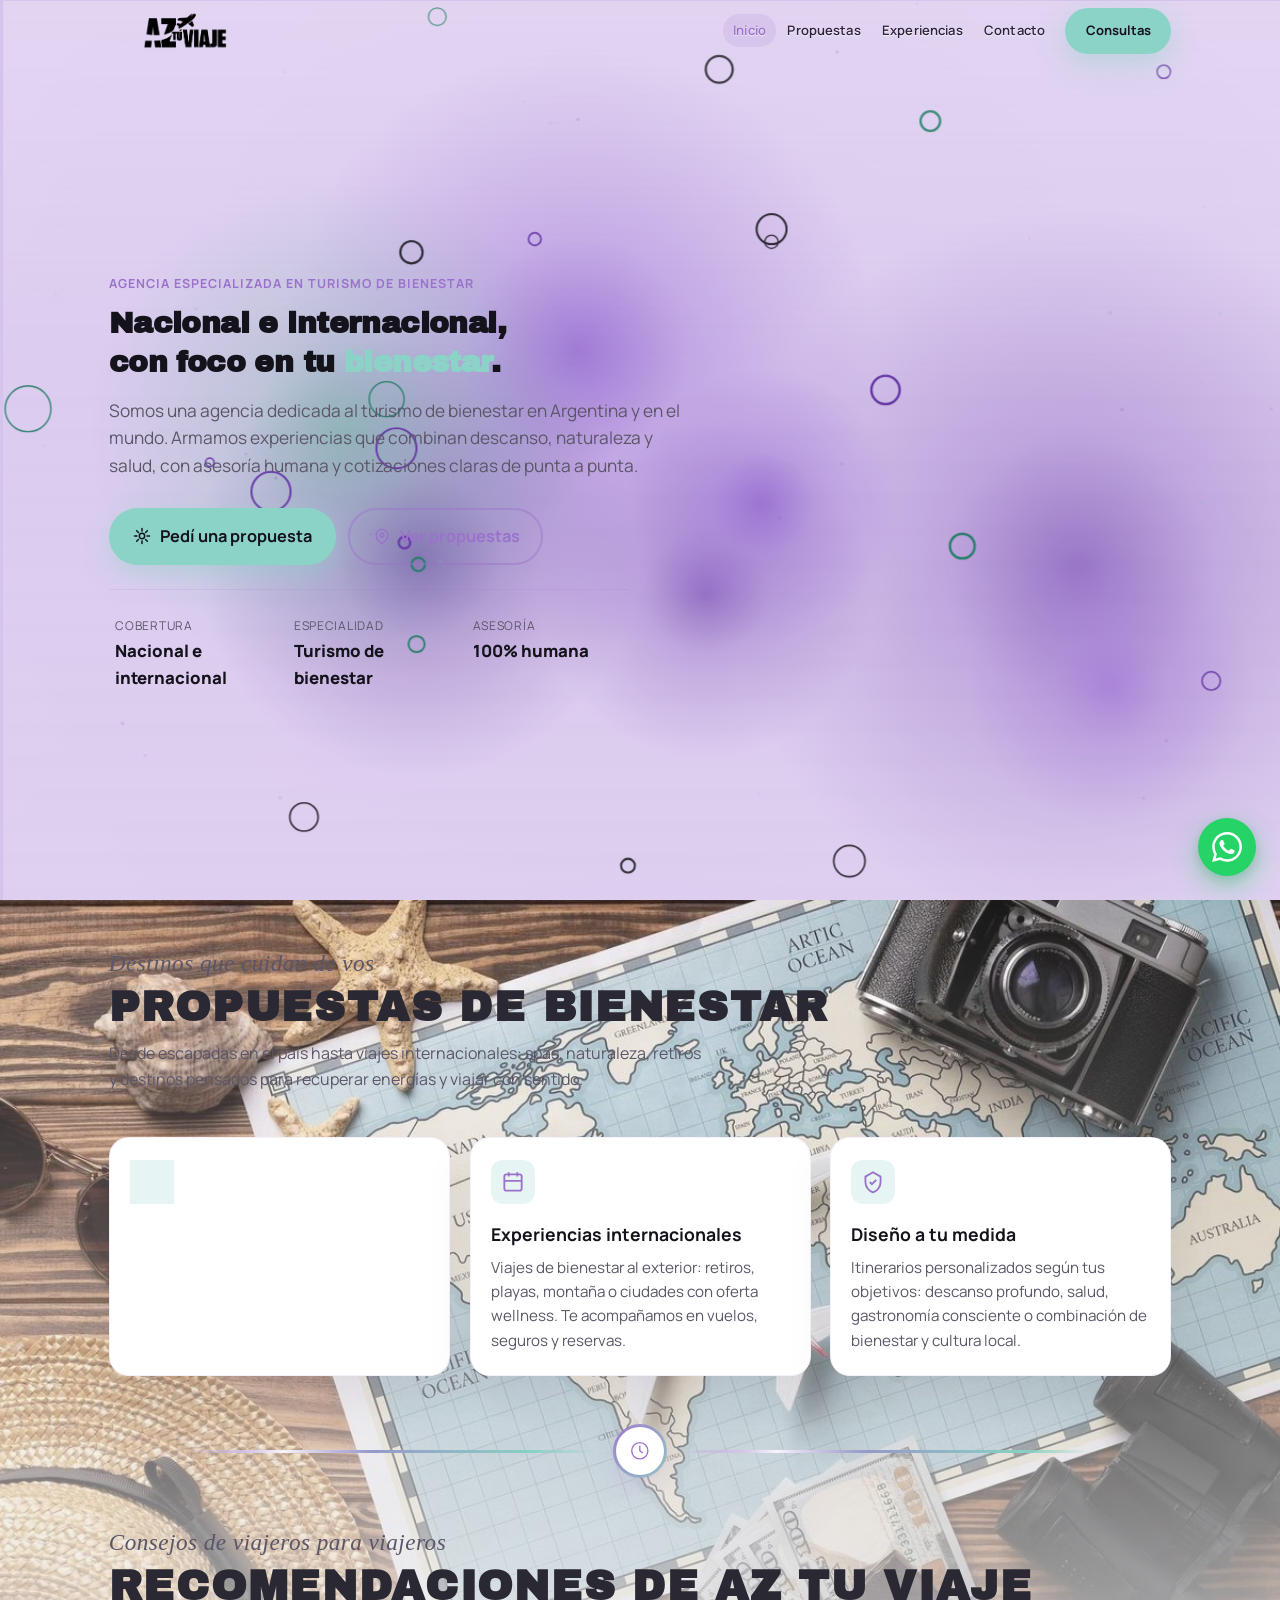
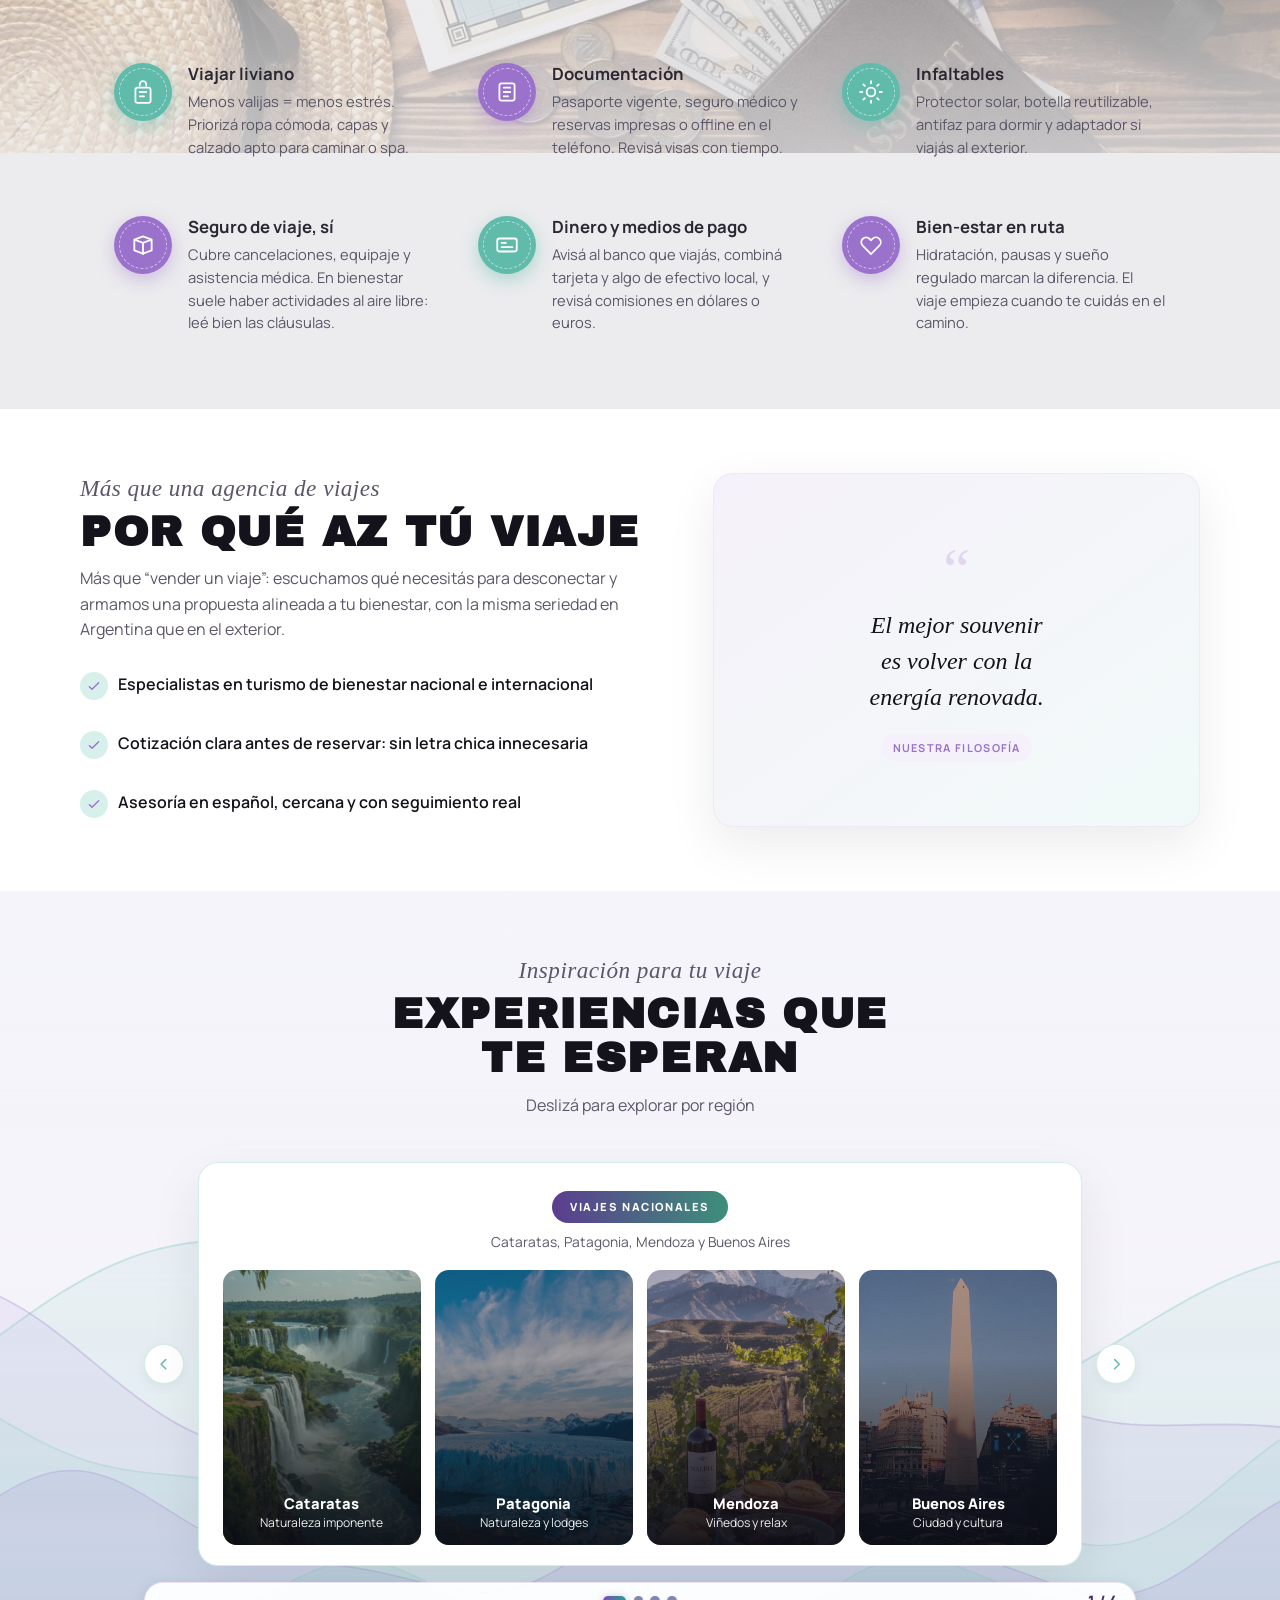
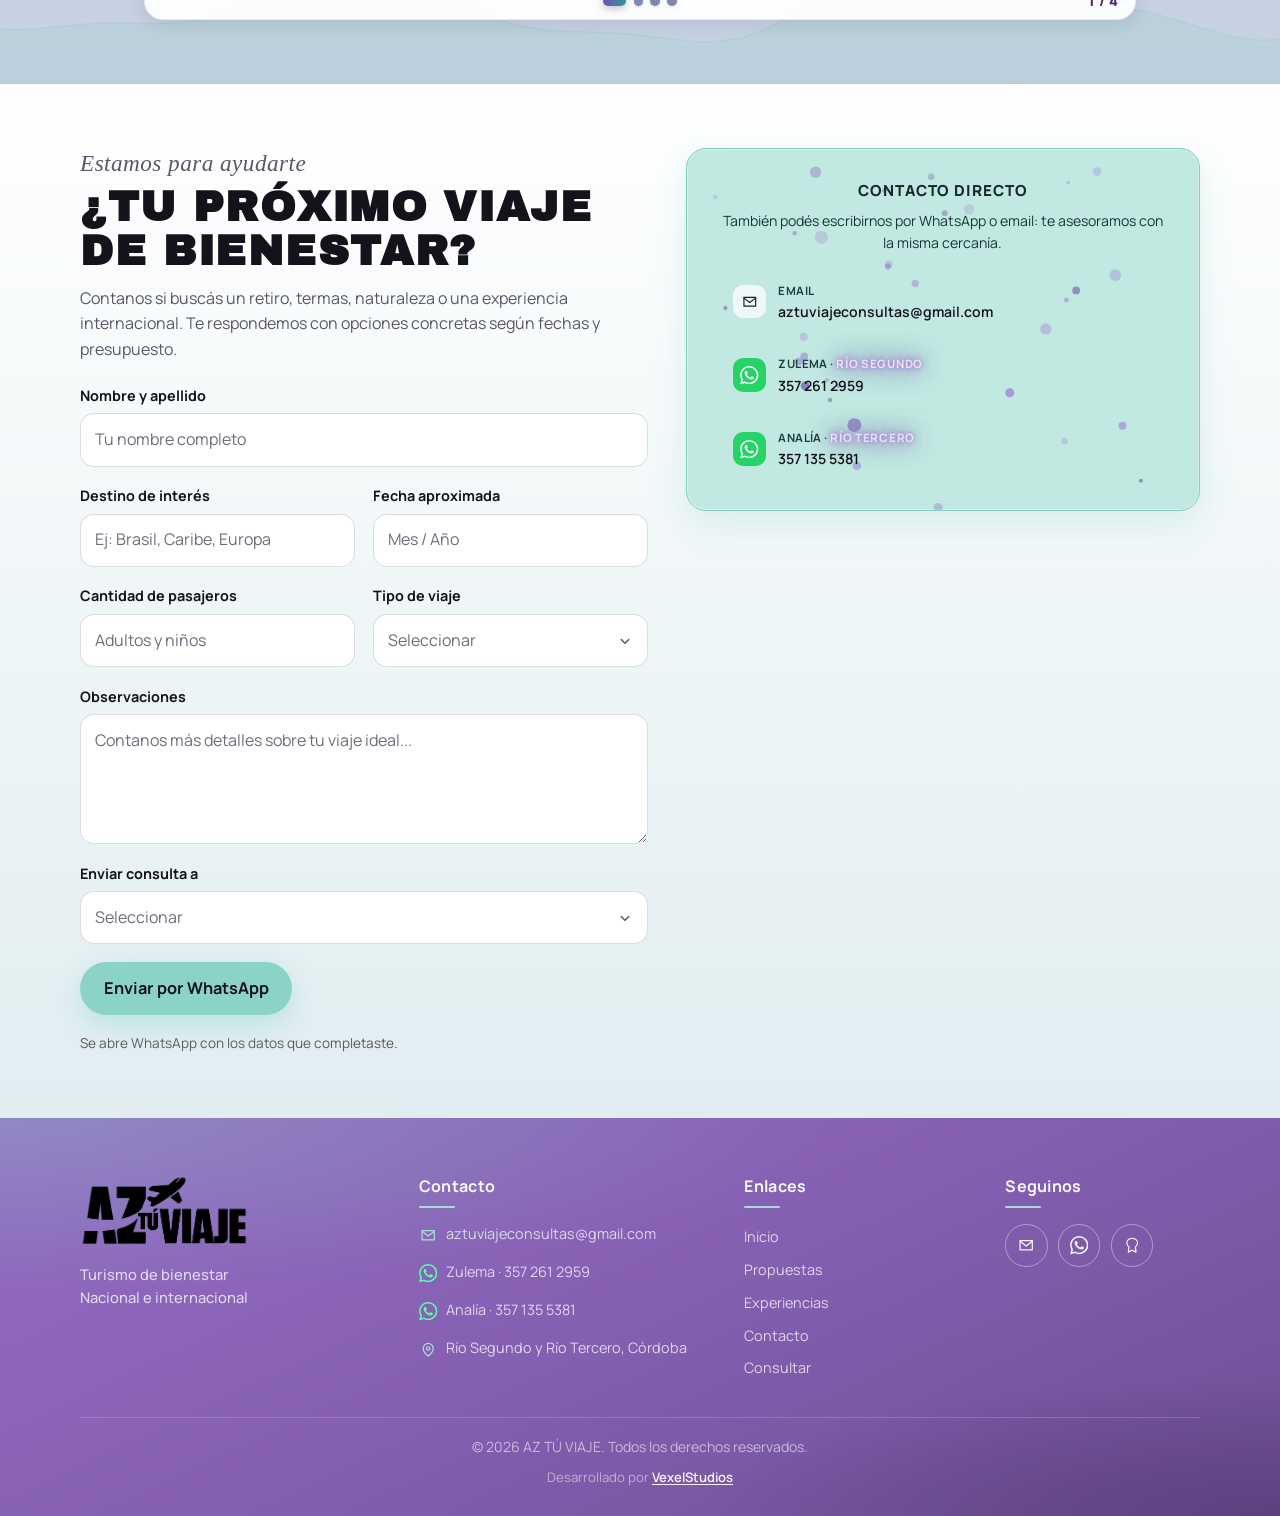
==== commit 9e306743: "El formulario abre WhatsApp con los datos de la consulta. Co-authored-by: Cursor <cursoragent@cursor" ====
--- a/index.html
+++ b/index.html
@@ -673,9 +673,19 @@
                   ></textarea>
                 </label>
 
+                <label class="field field--full field--select">
+                  <span class="field__label">Enviar consulta a</span>
+                  <select class="field__input field__input--select" name="asesor" required>
+                    <option value="" selected disabled>Seleccionar</option>
+                    <option value="zulema">Zulema · Río Segundo</option>
+                    <option value="analia">Analía · Río Tercero</option>
+                  </select>
+                </label>
+
                 <button class="btn btn--primary btn--lg lead-form__submit js-magnetic js-ripple" type="submit">
-                  Enviar consulta
+                  Enviar por WhatsApp
                 </button>
+                <p class="lead-form__hint">Se abre WhatsApp con los datos que completaste.</p>
               </form>
             </div>
 
